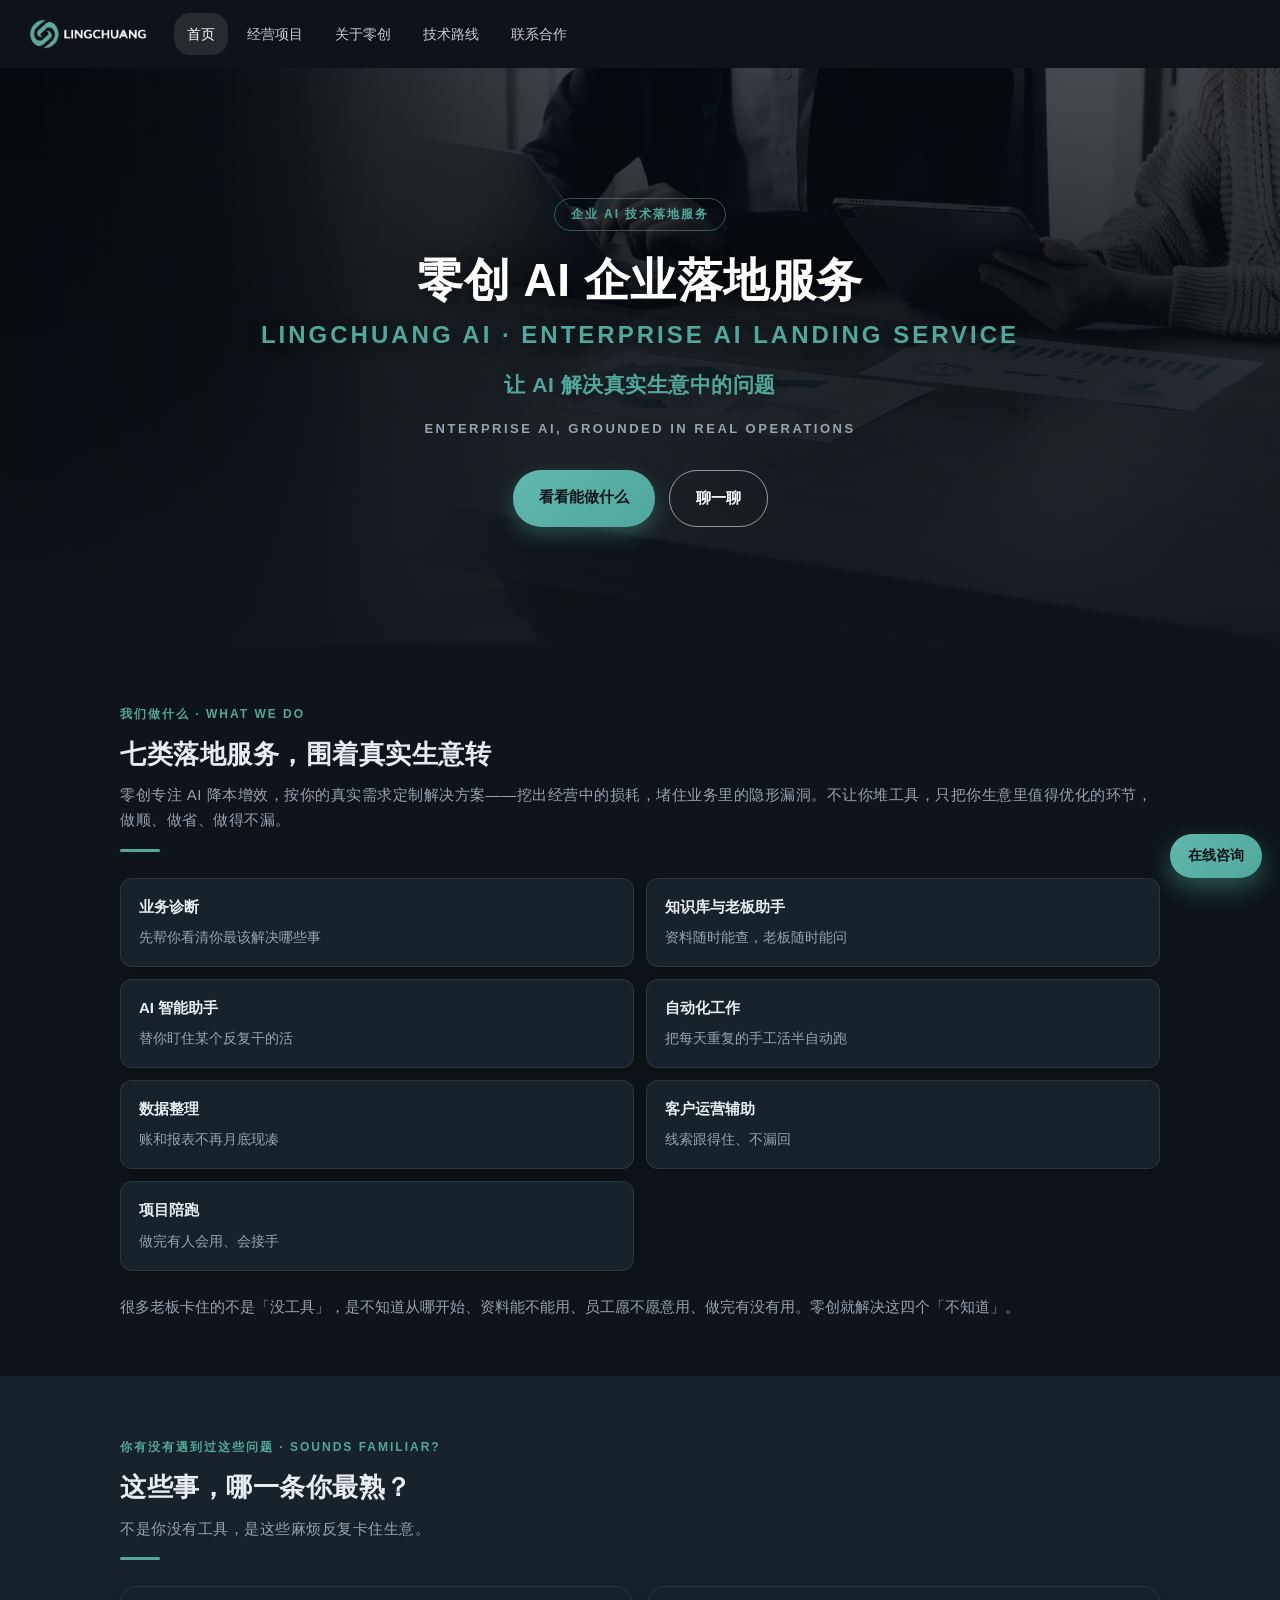
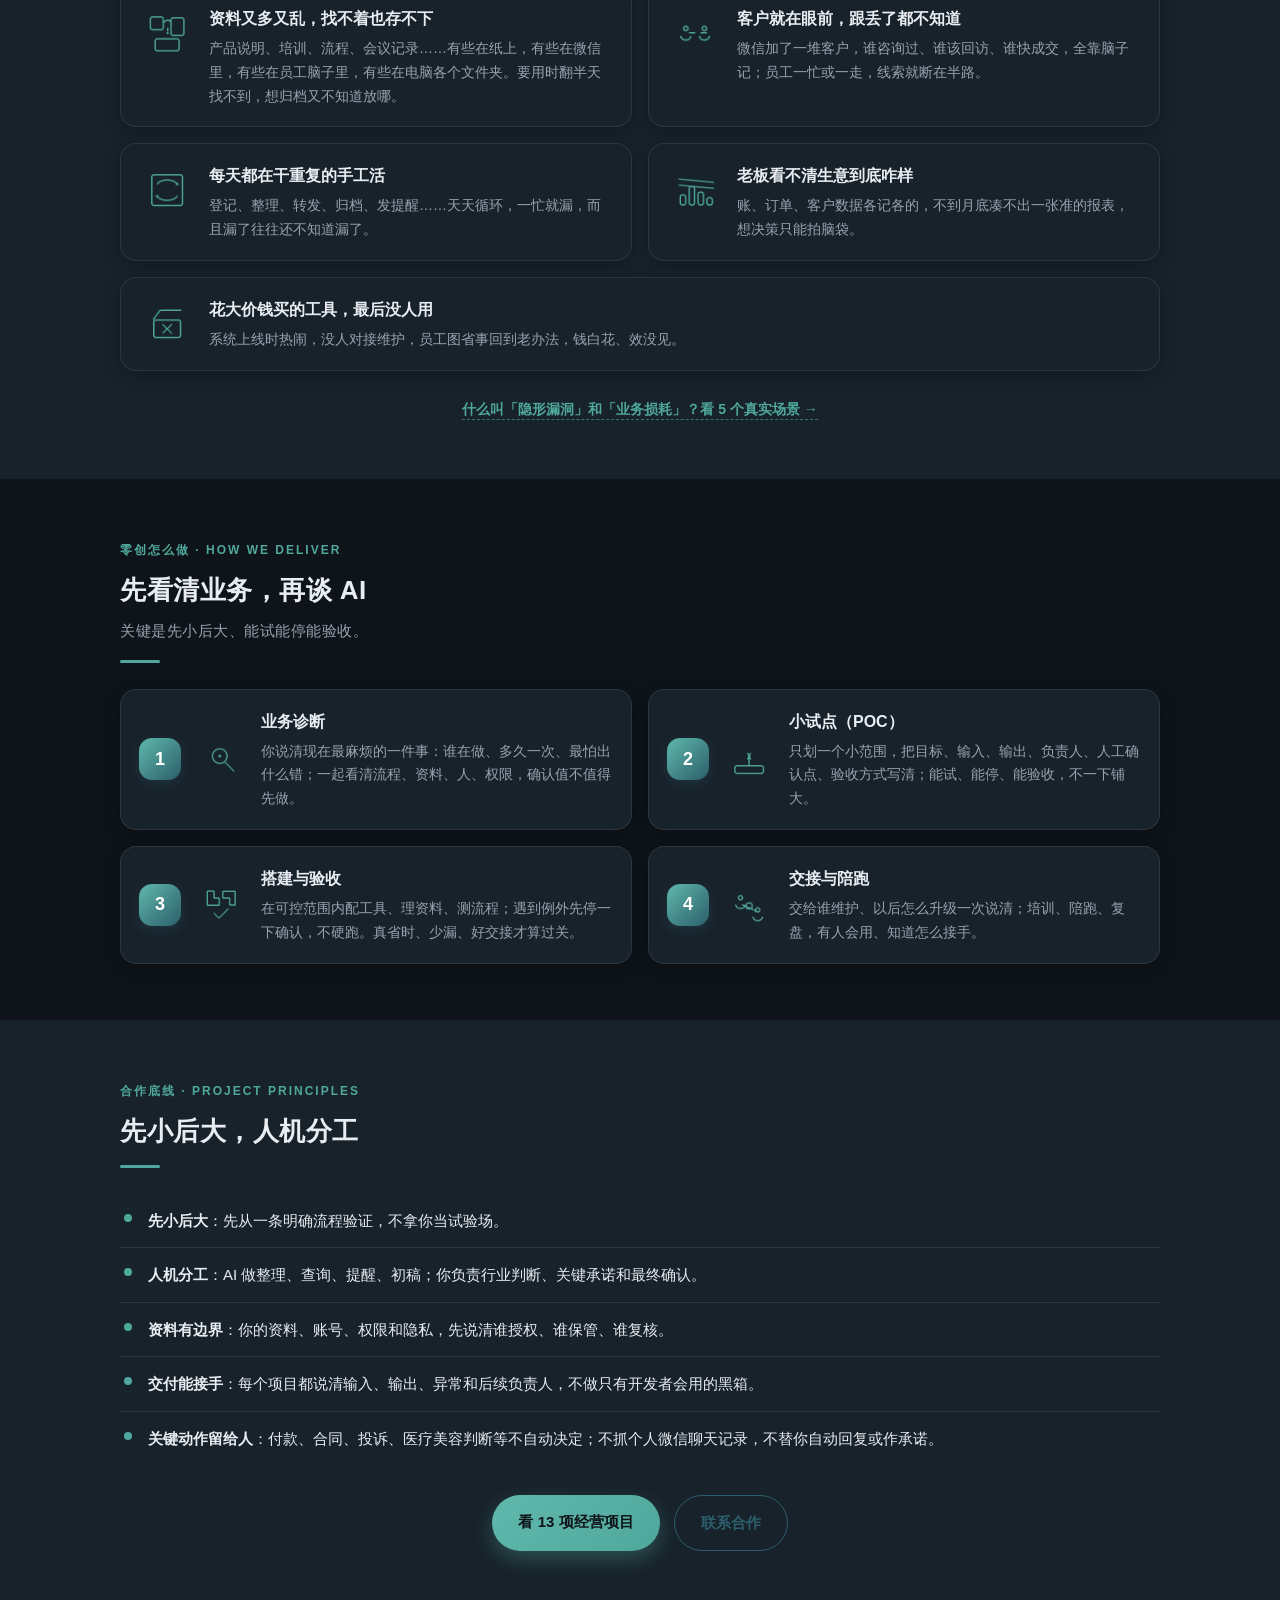
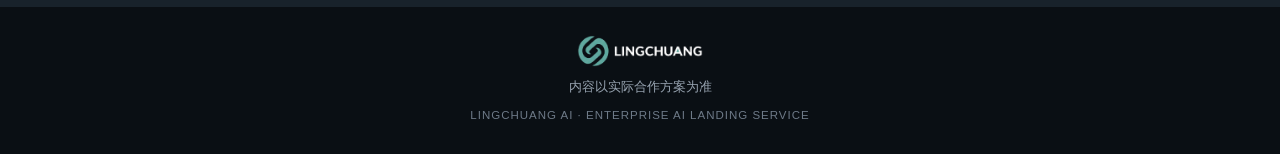
==== index.html @ 77841165 "零创官网 v3.0：星座图谱技术路线+合作底线+字体修复+联系页优化" ====
<!DOCTYPE html>
<html lang="zh-CN">
<head>
<meta charset="UTF-8">
<meta name="viewport" content="width=device-width, initial-scale=1.0">
<title>零创 AI 企业落地服务 · 企业 AI 落地</title>
<meta name="description" content="让 AI 解决真实生意中的问题。零创专注 AI 降本增效——挖出经营损耗、堵住隐形漏洞，不让你堆工具。业务诊断／知识库与老板助手／AI 智能助手／自动化工作／数据整理／客户运营辅助／项目陪跑。">
<link rel="stylesheet" href="style.css">
  <link rel="icon" href="assets/logo/logo-icon-darkbg.png">
</head>
<body>
<nav class="site-nav">
  <a class="brand" href="index.html"><img src="assets/logo/logo-white.png" alt="零创 AI 企业落地服务"></a>
  <a href="index.html" class="active">首页</a>
  <a href="services.html">经营项目</a>
  <a href="about.html">关于零创</a>
  <a href="tech.html">技术路线</a>
  <a href="contact.html">联系合作</a>
</nav>

<!-- hero -->
<section class="hero">
  <!-- 主视觉：桌面横幅 / 手机竖版双版本。小图 P0 交付后把两处 srcset 换成 hero-desktop.jpg / hero-mobile.jpg 即可 -->
  <picture class="hero-bg">
    <source media="(max-width:767px)" srcset="assets/hero-mobile.jpg">
    <img src="assets/hero-desktop.jpg" alt="" fetchpriority="high" decoding="async">
  </picture>
  <div class="hero-inner">
    <span class="badge">企业 AI 技术落地服务</span>
    <h1>零创 AI 企业落地服务</h1>
    <span class="hl-title-en">LingChuang AI · Enterprise AI Landing Service</span>
    <p class="hl-sub">让 AI 解决真实生意中的问题</p>
    <span class="hl-en">Enterprise AI, grounded in real operations</span>
    <div class="cta">
      <a class="btn btn-gold" href="services.html">看看能做什么</a>
      <a class="btn btn-line" href="contact.html">聊一聊</a>
    </div>
  </div>
</section>

<!-- 我们做啥 -->
<section class="section">
  <div class="container">
    <span class="eyebrow">我们做什么 · WHAT WE DO</span>
    <h2 class="h2">七类落地服务，围着真实生意转<span class="sub">零创专注 AI 降本增效，按你的真实需求定制解决方案——挖出经营中的损耗，堵住业务里的隐形漏洞。不让你堆工具，只把你生意里值得优化的环节，做顺、做省、做得不漏。</span></h2>
    <div class="rule"></div>
    <div class="whatwedo">
      <div class="wd"><b>业务诊断</b><span>先帮你看清你最该解决哪些事</span></div>
      <div class="wd"><b>知识库与老板助手</b><span>资料随时能查，老板随时能问</span></div>
      <div class="wd"><b>AI 智能助手</b><span>替你盯住某个反复干的活</span></div>
      <div class="wd"><b>自动化工作</b><span>把每天重复的手工活半自动跑</span></div>
      <div class="wd"><b>数据整理</b><span>账和报表不再月底现凑</span></div>
      <div class="wd"><b>客户运营辅助</b><span>线索跟得住、不漏回</span></div>
      <div class="wd"><b>项目陪跑</b><span>做完有人会用、会接手</span></div>
    </div>
    <p class="lead" style="margin-top:22px">很多老板卡住的不是「没工具」，是不知道从哪开始、资料能不能用、员工愿不愿意用、做完有没有用。零创就解决这四个「不知道」。</p>
  </div>
</section>

<!-- 痛点 -->
<section class="section alt">
  <div class="container">
    <span class="eyebrow">你有没有遇到过这些问题 · SOUNDS FAMILIAR?</span>
    <h2 class="h2">这些事，哪一条你最熟？<span class="sub">不是你没有工具，是这些麻烦反复卡住生意。</span></h2>
    <div class="rule"></div>
    <div class="grid grid-2">
      <div class="pain"><img loading="lazy" decoding="async" src="assets/ico-pain-01.png"><div><div class="t">资料又多又乱，找不着也存不下</div><div class="d">产品说明、培训、流程、会议记录……有些在纸上，有些在微信里，有些在员工脑子里，有些在电脑各个文件夹。要用时翻半天找不到，想归档又不知道放哪。</div></div></div>
      <div class="pain"><img loading="lazy" decoding="async" src="assets/ico-pain-02.png"><div><div class="t">客户就在眼前，跟丢了都不知道</div><div class="d">微信加了一堆客户，谁咨询过、谁该回访、谁快成交，全靠脑子记；员工一忙或一走，线索就断在半路。</div></div></div>
      <div class="pain"><img loading="lazy" decoding="async" src="assets/ico-pain-03.png"><div><div class="t">每天都在干重复的手工活</div><div class="d">登记、整理、转发、归档、发提醒……天天循环，一忙就漏，而且漏了往往还不知道漏了。</div></div></div>
      <div class="pain"><img loading="lazy" decoding="async" src="assets/ico-pain-04.png"><div><div class="t">老板看不清生意到底咋样</div><div class="d">账、订单、客户数据各记各的，不到月底凑不出一张准的报表，想决策只能拍脑袋。</div></div></div>
      <div class="pain" style="grid-column:1/-1"><img loading="lazy" decoding="async" src="assets/ico-pain-05.png"><div><div class="t">花大价钱买的工具，最后没人用</div><div class="d">系统上线时热闹，没人对接维护，员工图省事回到老办法，钱白花、效没见。</div></div></div>
    </div>
    <p class="hero-link" style="text-align:center;margin-top:24px"><a href="services.html#leak">什么叫「隐形漏洞」和「业务损耗」？看 5 个真实场景 →</a></p>
  </div>
</section>

<!-- 步骤 -->
<section class="section">
  <div class="container">
    <span class="eyebrow">零创怎么做 · HOW WE DELIVER</span>
    <h2 class="h2">先看清业务，再谈 AI<span class="sub">关键是先小后大、能试能停能验收。</span></h2>
    <div class="rule"></div>
    <div class="grid grid-2">
      <div class="step"><div class="no">1</div><img loading="lazy" decoding="async" src="assets/ico-step-01.png"><div><div class="t">业务诊断</div><div class="d">你说清现在最麻烦的一件事：谁在做、多久一次、最怕出什么错；一起看清流程、资料、人、权限，确认值不值得先做。</div></div></div>
      <div class="step"><div class="no">2</div><img loading="lazy" decoding="async" src="assets/ico-step-02.png"><div><div class="t">小试点（POC）</div><div class="d">只划一个小范围，把目标、输入、输出、负责人、人工确认点、验收方式写清；能试、能停、能验收，不一下铺大。</div></div></div>
      <div class="step"><div class="no">3</div><img loading="lazy" decoding="async" src="assets/ico-step-03.png"><div><div class="t">搭建与验收</div><div class="d">在可控范围内配工具、理资料、测流程；遇到例外先停一下确认，不硬跑。真省时、少漏、好交接才算过关。</div></div></div>
      <div class="step"><div class="no">4</div><img loading="lazy" decoding="async" src="assets/ico-step-04.png"><div><div class="t">交接与陪跑</div><div class="d">交给谁维护、以后怎么升级一次说清；培训、陪跑、复盘，有人会用、知道怎么接手。</div></div></div>
    </div>
  </div>
</section>

<!-- 合作底线 -->
<section class="section alt">
  <div class="container">
    <span class="eyebrow">合作底线 · PROJECT PRINCIPLES</span>
    <h2 class="h2">先小后大，人机分工</h2>
    <div class="rule"></div>
    <div class="boundary">
      <ul>
        <li><b>先小后大</b>：先从一条明确流程验证，不拿你当试验场。</li>
        <li><b>人机分工</b>：AI 做整理、查询、提醒、初稿；你负责行业判断、关键承诺和最终确认。</li>
        <li><b>资料有边界</b>：你的资料、账号、权限和隐私，先说清谁授权、谁保管、谁复核。</li>
        <li><b>交付能接手</b>：每个项目都说清输入、输出、异常和后续负责人，不做只有开发者会用的黑箱。</li>
        <li><b>关键动作留给人</b>：付款、合同、投诉、医疗美容判断等不自动决定；不抓个人微信聊天记录，不替你自动回复或作承诺。</li>
      </ul>
    </div>
    <div class="cta" style="margin-top:30px">
      <a class="btn btn-gold" href="services.html">看 13 项经营项目</a>
      <a class="btn btn-line" href="contact.html" style="border-color:var(--blue);color:var(--blue)">联系合作</a>
    </div>
  </div>
</section>

<footer class="site-foot">
  <p><img class="foot-logo" src="assets/logo/logo-white.png" alt="零创 AI 企业落地服务"></p>
  <p>内容以实际合作方案为准</p>
  <p class="foot-en">LingChuang AI · Enterprise AI Landing Service</p>
</footer>

<!-- 悬浮客服入口 -->
<button class="chat-fab" id="openChatBtn">在线咨询</button>

<!-- 客服挂件 (AppFlow/阿里云百炼) -->
<script src="https://o.alicdn.com/appflow/chatbot/v1/AppflowChatSDK.js"></script>
<script>
  window.APPFLOW_CHAT_SDK.init({
    integrateConfig: {
      integrateId: 'cit-01083cbaf1fa46d0a3d8',
      domain: { requestDomain: 'https://1179180491329380.appflow.aliyunnest.com' }
    }
  });
</script>
<div class="chat-mask" id="chatMask"></div>
<div class="chat-panel" id="chatPanel">
  <div class="bar"><span>零创 AI 在线助手</span><div class="x" id="chatClose">×</div></div>
  <iframe src="https://1179180491329380.appflow.aliyunnest.com/webhook/home/b271bff17b8977775b9dcb58c8df6db574f133b3588fff1a439ec6384c709ce7919f0ac040108968f5/index" width="100%" height="100%" frameborder="0"></iframe>
</div>
<script>
  (function(){
    var panel=document.getElementById('chatPanel'),mask=document.getElementById('chatMask'),btn=document.getElementById('openChatBtn'),x=document.getElementById('chatClose');
    function open(){panel.classList.add('open');mask.classList.add('open');}
    function close(){panel.classList.remove('open');mask.classList.remove('open');}
    if(btn){btn.addEventListener('click',function(e){e.preventDefault();open();});}
    x.addEventListener('click',close);
    mask.addEventListener('click',close);
  })();
</script>
</body>
</html>
---- style.css ----
:root{
  --bg:#0E1419; --card:#18222B; --soft:#1E2A35;
  --ink:#E8EDF2; --muted:#97A3B0; --line:rgba(255,255,255,.09);
  --accent:#4FA89B; --accent-2:#5FB8AB; --blue:#2C5E6B;
  --gold:var(--accent); --navy:#0E1419;
  --maxw:1080px;
}
*{box-sizing:border-box;margin:0;padding:0;-webkit-tap-highlight-color:transparent}
html{scroll-behavior:smooth}
body{
  font-family:-apple-system,BlinkMacSystemFont,"PingFang SC","Hiragino Sans GB","Source Han Sans SC","Noto Sans CJK SC","Microsoft YaHei",sans-serif;
  color:var(--ink);background:var(--bg);line-height:1.75;font-size:16px;-webkit-font-smoothing:antialiased;
}
img{display:block;max-width:100%;height:auto}
a{color:inherit;text-decoration:none}
h1,h2,h3,h4,.sans{font-family:-apple-system,BlinkMacSystemFont,"PingFang SC","Hiragino Sans GB","Microsoft YaHei",sans-serif}
.container{max-width:var(--maxw);margin:0 auto;padding:0 20px}

/* 导航 */
.site-nav{position:sticky;top:0;z-index:50;background:rgba(14,20,25,.94);backdrop-filter:blur(8px);color:#E8EDF2;display:flex;align-items:center;gap:6px;padding:10px 16px;overflow-x:auto;font-size:14px}
.site-nav .brand{font-weight:800;color:var(--accent);white-space:nowrap;margin-right:8px;letter-spacing:1px;font-size:16px}
.site-nav .brand img{height:30px;width:auto;display:block;vertical-align:middle}
.site-nav a{padding:9px 13px;border-radius:16px;white-space:nowrap;color:#C2CCD8;font-weight:500}
.site-nav a:hover,.site-nav a.active{background:rgba(255,255,255,.10);color:#fff}

/* 通用区块 */
.section{padding:56px 0}
.section.alt{background:var(--card)}
.eyebrow{display:inline-block;color:var(--accent);font-weight:700;font-size:12px;letter-spacing:2px;text-transform:uppercase;margin-bottom:12px}
.h2{font-size:26px;font-weight:800;color:var(--ink);line-height:1.35;letter-spacing:.5px}
.h2 .sub{display:block;font-family:-apple-system,BlinkMacSystemFont,"PingFang SC","Hiragino Sans GB","Source Han Sans SC",sans-serif;font-size:15px;font-weight:500;color:var(--muted);margin-top:10px;line-height:1.7}
.rule{width:40px;height:3px;background:var(--accent);border-radius:2px;margin:16px 0 26px}
.lead{color:var(--muted);font-size:15px;line-height:1.85}

/* hero：全幅背景图 + 遮罩压字（双版本响应式，小图 P0 交付 hero-desktop.jpg / hero-mobile.jpg） */
.hero{position:relative;isolation:isolate;overflow:hidden;background:#0E1419;color:#fff;padding:88px 20px 78px;text-align:center}
.hero-bg{position:absolute;inset:0;z-index:-2;display:block}
.hero-bg img{display:block;width:100%;height:100%;object-fit:cover;object-position:center 32%;margin:0;max-width:none;border:0;border-radius:0;box-shadow:none}
.hero::after{content:"";position:absolute;inset:0;z-index:-1;background:linear-gradient(180deg,rgba(8,12,18,.55) 0%,rgba(10,16,22,.72) 52%,rgba(14,20,25,.92) 100%)}
.hero-inner{position:relative;max-width:820px;margin:0 auto}
.hero .badge{display:inline-block;font-size:12px;letter-spacing:2px;color:var(--accent);border:1px solid rgba(79,168,155,.5);border-radius:20px;padding:5px 16px;margin-bottom:20px;font-weight:600}
.hero h1{font-size:34px;font-weight:800;letter-spacing:.5px;line-height:1.3;text-shadow:0 2px 18px rgba(0,0,0,.45)}
.hero .hl-sub{color:var(--accent);font-size:18px;font-weight:700;margin-top:14px;letter-spacing:.5px;line-height:1.6;text-shadow:0 2px 14px rgba(0,0,0,.4)}
.hero p{color:#AEBAC8;margin-top:18px;font-size:15px;line-height:1.85;max-width:680px;margin-left:auto;margin-right:auto}
@media(min-width:768px){
  .hero{padding:130px 32px 116px}
  .hero h1{font-size:46px}
  .hero .hl-sub{font-size:21px;margin-top:18px}
  .hero p{font-size:16px;margin-top:22px}
}
.cta{display:flex;gap:14px;justify-content:center;margin-top:30px;flex-wrap:wrap}
.btn{display:inline-block;padding:14px 26px;border-radius:28px;font-weight:700;font-size:15px;text-align:center;transition:.15s;cursor:pointer;border:none;font-family:inherit}
.btn-gold{background:linear-gradient(135deg,var(--accent-2),var(--accent));color:#0E1419;box-shadow:0 8px 20px rgba(79,168,155,.35)}
.btn-gold:hover{transform:translateY(-1px)}
.btn-line{background:transparent;border:1.5px solid rgba(255,255,255,.55);color:#fff}
.btn-line:hover{background:rgba(255,255,255,.12)}

/* chips */
.chips{display:flex;flex-wrap:wrap;gap:10px}
.chips span{padding:10px 16px;background:var(--soft);border:1px solid var(--line);border-radius:14px;font-size:14px;font-weight:600;color:var(--ink)}

/* 栅格 */
.grid{display:grid;gap:16px}
@media(min-width:768px){.grid-2{grid-template-columns:1fr 1fr}.grid-3{grid-template-columns:1fr 1fr 1fr}}

/* pain / step */
.pain{display:flex;gap:14px;align-items:flex-start;background:var(--card);border-radius:16px;padding:18px;border:1px solid var(--line);box-shadow:0 4px 16px rgba(0,0,0,.25)}
.pain img{width:56px;height:56px;object-fit:contain;border-radius:12px;flex:none}
.pain .t{font-weight:700;color:var(--ink);font-size:16px}
.pain .d{color:var(--muted);font-size:14px;margin-top:4px;line-height:1.7}
.step{display:flex;gap:14px;align-items:center;background:var(--card);border-radius:16px;padding:18px;border:1px solid var(--line);box-shadow:0 4px 16px rgba(0,0,0,.25)}
.step .no{width:42px;height:42px;border-radius:13px;background:linear-gradient(135deg,var(--accent-2),var(--blue));color:#fff;display:flex;align-items:center;justify-content:center;font-weight:800;font-size:18px;flex:none;box-shadow:0 4px 12px rgba(44,94,107,.3);font-family:sans-serif}
.step img{width:52px;height:52px;object-fit:contain;border-radius:12px;flex:none}
.step .t{font-weight:700;color:var(--ink);font-size:16px}
.step .d{color:var(--muted);font-size:14px;margin-top:4px;line-height:1.7}

/* services 分组 + 详情 */
.groups{display:grid;gap:14px;margin:8px 0 28px}
@media(min-width:768px){.groups{grid-template-columns:1fr 1fr}}
.navgroup{background:var(--card);border:1px solid var(--line);border-radius:16px;padding:20px;box-shadow:0 4px 16px rgba(0,0,0,.25)}
.navgroup h3{color:var(--ink);font-size:16px;margin-bottom:14px;font-weight:800;display:flex;align-items:center;gap:8px}
.navgroup h3 .dot{width:8px;height:8px;border-radius:50%;background:var(--accent)}
.navgroup .items{display:flex;flex-wrap:wrap;gap:9px}
.navgroup .items a{padding:9px 14px;background:var(--soft);border-radius:20px;font-size:14px;color:var(--ink);font-weight:500;border:1px solid transparent;transition:.15s}
.navgroup .items a:hover{background:var(--accent);color:#0E1419;border-color:var(--accent)}

.svc{background:var(--card);border:1px solid var(--line);border-radius:18px;padding:26px 22px;margin-bottom:18px;box-shadow:0 4px 16px rgba(0,0,0,.25);scroll-margin-top:64px}
.svc .top{display:flex;align-items:baseline;gap:12px}
.svc .idx{font-size:34px;font-weight:800;color:var(--accent);line-height:1;flex:none;font-family:sans-serif}
.svc h2{font-size:22px;font-weight:800;color:var(--ink);line-height:1.3;letter-spacing:.5px}
.svc .en{color:var(--muted);font-size:11px;letter-spacing:1.5px;margin:6px 0 18px;font-weight:500;text-transform:uppercase}
.block{display:flex;gap:12px;margin-bottom:14px;align-items:flex-start;background:var(--soft);border-radius:12px;padding:14px;border-left:4px solid var(--blue)}
.block .tag{flex:none;width:26px;height:26px;border-radius:8px;display:flex;align-items:center;justify-content:center;font-weight:800;color:#fff;font-size:14px;margin-top:1px;font-family:sans-serif}
.tagA{background:var(--blue)} .tagB{background:var(--accent)} .tagC{background:var(--navy)} .tagD{background:#8A97A4}
.block .bd{font-size:14px;line-height:1.75}
.block .bd b{display:block;font-size:13px;font-weight:700;margin-bottom:3px;letter-spacing:.3px}
.block.A{border-left-color:var(--blue)} .block.A .bd b{color:var(--blue)}
.block.B{background:rgba(79,168,155,.10);border-left-color:var(--accent);box-shadow:0 4px 14px rgba(79,168,155,.12)} .block.B .bd b{color:var(--accent)}
.block.C{border-left-color:var(--accent)} .block.C .bd b{color:var(--accent-2)}
.block.D{background:rgba(255,255,255,.04);border-left-color:#3A4654} .block.D .bd{color:var(--muted);font-size:13px}
.block.D .bd b{color:#9AA6B2}

/* 五大场景概览 */
.scenes{display:grid;gap:16px;margin-top:6px}
@media(min-width:560px){.scenes{grid-template-columns:1fr 1fr}}
@media(min-width:900px){.scenes{grid-template-columns:repeat(5,1fr)}}
.scene{background:var(--card);border:1px solid var(--line);border-radius:16px;overflow:hidden;box-shadow:0 4px 16px rgba(0,0,0,.25)}
.scene img{width:100%;height:160px;object-fit:cover;margin:0}
.scene figcaption{padding:14px 16px}
.scene figcaption b{display:block;color:var(--ink);font-size:15px;font-weight:800;margin-bottom:3px}
.scene figcaption span{color:var(--muted);font-size:13px;line-height:1.6}
.scene-ph{height:160px;display:flex;align-items:center;justify-content:center;background:linear-gradient(135deg,var(--soft),#1b2630)}
.scene-ph span{color:var(--muted);font-size:12px;letter-spacing:1.5px}

/* hero 内引导链接 */
.hero-link{margin-top:18px}
.hero-link a{color:var(--accent);font-size:14px;font-weight:600;border-bottom:1px dashed rgba(79,168,155,.6);padding-bottom:2px}

/* 隐形漏洞 */
.leaks{display:grid;gap:12px}
@media(min-width:768px){.leaks{grid-template-columns:1fr 1fr}}
.leak{position:relative;background:var(--card);border:1px solid var(--line);border-left:4px solid #C0504D;border-radius:12px;padding:16px 18px 16px 44px;font-size:15px;line-height:1.75;color:var(--ink);box-shadow:0 4px 14px rgba(0,0,0,.25)}
.leak:before{content:"漏";position:absolute;left:14px;top:16px;width:20px;height:20px;border-radius:6px;background:#C0504D;color:#fff;font-size:11px;font-weight:700;display:flex;align-items:center;justify-content:center;font-family:sans-serif}

/* 七类服务 */
.whatwedo{display:grid;gap:12px}
@media(min-width:768px){.whatwedo{grid-template-columns:1fr 1fr}}
.wd{background:var(--card);border:1px solid var(--line);border-radius:12px;padding:15px 18px;box-shadow:0 3px 12px rgba(0,0,0,.22)}
.wd b{display:block;color:var(--ink);font-size:15px;font-weight:800;margin-bottom:3px}
.wd span{color:var(--muted);font-size:14px;line-height:1.7}

/* 老板最关心 */
.ask-h{color:var(--ink);font-size:19px;font-weight:800;margin:34px 0 16px;padding-left:13px;border-left:4px solid var(--accent);line-height:1.4}
.ask-h:first-of-type{margin-top:0}
.ask-h span{display:block;font-size:13px;font-weight:500;color:var(--muted);margin-top:4px}
.prices{display:grid;gap:12px}
@media(min-width:768px){.prices{grid-template-columns:1fr 1fr}}
.price{background:var(--card);border:1px solid var(--line);border-radius:14px;padding:18px;box-shadow:0 4px 14px rgba(0,0,0,.25)}
.price .pt{color:var(--muted);font-size:13px;font-weight:600;letter-spacing:.5px}
.price .pv{color:var(--ink);font-size:22px;font-weight:800;margin:6px 0 8px;font-family:-apple-system,BlinkMacSystemFont,"PingFang SC",sans-serif}
.price .pd{color:var(--muted);font-size:13px;line-height:1.7}
.price.free{background:rgba(79,168,155,.10);border-color:rgba(79,168,155,.45)}
.price.free .pv{color:var(--accent)}
.pricenote{margin-top:14px;padding:13px 16px;background:var(--soft);border-radius:10px;color:var(--muted);font-size:13px;line-height:1.75;border-left:3px solid var(--blue)}
.asklist{display:grid;gap:10px}
@media(min-width:768px){.asklist{grid-template-columns:1fr 1fr}}
.ai{display:flex;justify-content:space-between;align-items:center;gap:12px;background:var(--card);border:1px solid var(--line);border-radius:11px;padding:14px 17px}
.ai b{color:var(--ink);font-size:15px;font-weight:700}
.ai span{color:var(--muted);font-size:14px;text-align:right}

/* boundary */
.boundary ul{margin:0;padding:0;list-style:none}
.boundary li{position:relative;padding:14px 0 14px 28px;color:var(--ink);font-size:15px;border-bottom:1px solid var(--line);line-height:1.7}
.boundary li:last-child{border-bottom:none}
.boundary li:before{content:"";position:absolute;left:4px;top:20px;width:8px;height:8px;border-radius:50%;background:var(--accent)}
.boundary li b{color:var(--ink)}

/* about 业务线 */
.lines{display:grid;gap:16px}
@media(min-width:768px){.lines{grid-template-columns:1fr 1fr 1fr}}
.line{background:var(--card);border:1px solid var(--line);border-radius:16px;padding:22px;box-shadow:0 4px 16px rgba(0,0,0,.25)}
.line img{width:64px;height:64px;object-fit:cover;border-radius:14px;margin-bottom:14px}
.line .tag{display:inline-block;font-size:12px;color:var(--accent);font-weight:700;letter-spacing:1px;margin-bottom:8px}
.line h3{color:var(--ink);font-size:18px;margin-bottom:8px;font-weight:800}
.line p{color:var(--muted);font-size:14px;line-height:1.75}
.about-lead{max-width:760px;margin:0 auto;color:var(--muted);font-size:16px;line-height:1.9}

/* contact 页 */
.contact{position:relative;isolation:isolate;overflow:hidden;background:linear-gradient(165deg,#0B1116,#162330);color:#fff;padding:64px 20px}
.contact::after{content:"";position:absolute;inset:0;z-index:-1;background:linear-gradient(180deg,rgba(8,12,18,.72) 0%,rgba(10,16,22,.82) 50%,rgba(11,17,22,.94) 100%)}
.contact .hero-bg{position:absolute;inset:0;z-index:-2;display:block}
.contact .hero-bg img{display:block;width:100%;height:100%;object-fit:cover;object-position:center;margin:0;max-width:none;border:0;border-radius:0;box-shadow:none}
.contact .hero-inner{position:relative;max-width:820px;margin:0 auto}
.contact .eyebrow{color:var(--accent)}
.contact h1{font-size:30px;font-weight:800;line-height:1.35;margin-bottom:10px}
.contact .sub{color:#AEBAC8;font-size:16px;margin-bottom:28px}
.contact .row{max-width:420px;margin:0 auto 8px}
.contact .row .item{background:rgba(255,255,255,.06);padding:14px 18px;border-radius:12px;font-size:15px;border:1px solid rgba(255,255,255,.1);margin-bottom:10px;display:flex;gap:10px;align-items:center}
.contact .row b{color:var(--accent);font-weight:700;min-width:72px}
.contact .row a{color:#fff}
.contact .formbtns{display:flex;flex-direction:column;gap:14px;max-width:320px;margin:24px auto}
.contact .aidiag{display:block;padding:16px 22px;border-radius:30px;background:linear-gradient(135deg,var(--accent-2),var(--accent));color:#0E1419;font-weight:800;font-size:16px;text-align:center;box-shadow:0 10px 26px rgba(79,168,155,.4)}
.contact .aidiag2{display:block;padding:16px 22px;border-radius:30px;text-align:center;background:linear-gradient(135deg,#2E8B57,#1F6B43);color:#fff;font-weight:800;font-size:16px;box-shadow:0 10px 26px rgba(46,139,87,.35)}
.contact .wip{color:#8A97A4}

/* 报价逻辑（contact 内，不公开数字） */
.contact .quote{border:1px solid rgba(255,255,255,.12);border-radius:14px;padding:18px 20px;margin:24px auto 0;max-width:480px;background:rgba(255,255,255,.05);text-align:left}
.contact .quote .qt{color:var(--accent);font-weight:700;font-size:14px;margin-bottom:14px;letter-spacing:.3px;text-align:center}
.contact .quote ul{margin:0;padding:0;list-style:none}
.contact .quote li{position:relative;padding:11px 0 11px 26px;color:#C7D0DA;font-size:14px;line-height:1.8;border-bottom:1px solid rgba(255,255,255,.1)}
.contact .quote li:last-child{border-bottom:none}
.contact .quote li:before{content:"";position:absolute;left:4px;top:17px;width:8px;height:8px;border-radius:50%;background:var(--accent)}
.contact .quote li b{color:#fff}
.contact .quote .qn{margin-top:14px;color:#8A97A4;font-size:12.5px;line-height:1.7}
.contact .quote .qn a{color:var(--accent);font-weight:600;white-space:nowrap}
.contact .lead{color:#AEBAC8;font-size:18px;max-width:680px;margin:24px auto 0;text-align:left;line-height:1.9}

/* 微信二维码 */
.wx-qr{max-width:188px;margin:22px auto 0;background:rgba(255,255,255,.08);border:1px solid rgba(255,255,255,.18);border-radius:14px;padding:14px;text-align:center}
.wx-qr img{width:158px;height:158px;object-fit:cover;border-radius:8px;margin:0 auto;background:#fff;padding:7px;box-shadow:0 6px 16px rgba(0,0,0,.3)}
.wx-qr .cap{color:#AEBAC8;font-size:13px;margin-top:10px}

/* footer */
.site-foot{padding:28px 20px;text-align:center;color:var(--muted);font-size:13px;background:#0A0F14;line-height:1.8}
.site-foot .foot-logo{height:32px;width:auto;opacity:1;margin:0 auto 8px;display:block}
/* 英文点缀（提升高级感，与中文主体呼应） */
.hl-en{display:block;color:var(--muted);font-size:13px;letter-spacing:2.5px;text-transform:uppercase;font-weight:600;margin-top:16px;font-family:-apple-system,BlinkMacSystemFont,"PingFang SC",sans-serif}
.hl-title-en{display:block;color:var(--accent);font-size:24px;letter-spacing:3px;text-transform:uppercase;font-weight:700;margin-top:8px;line-height:1.3;text-shadow:0 2px 14px rgba(0,0,0,.4);font-family:-apple-system,BlinkMacSystemFont,"PingFang SC",sans-serif}
.scene figcaption .en{display:block;color:var(--accent);font-size:11px;letter-spacing:1.5px;text-transform:uppercase;font-weight:600;margin-top:6px}
.foot-en{color:#6E7A88;font-size:11.5px;letter-spacing:1px;margin-top:6px;text-transform:uppercase}
.mini-en{display:inline-block;color:var(--muted);font-size:11px;letter-spacing:1px;text-transform:uppercase;margin-left:8px;font-weight:500;vertical-align:middle}

/* 场景卡占位（小图配图未到时使用，图到即换 <img>） */


/* 行业细分子项目库 */
.ind-group{margin-bottom:28px}
.ind-group h3{color:var(--ink);font-size:17px;font-weight:800;margin-bottom:14px}
.ind-items{display:grid;gap:12px}
@media(min-width:560px){.ind-items{grid-template-columns:1fr 1fr}}
@media(min-width:900px){.ind-items{grid-template-columns:repeat(3,1fr)}}
.ind-item{position:relative;background:var(--card);border:1px solid var(--line);border-radius:14px;padding:16px 18px 16px}
.ind-item b{display:block;color:var(--ink);font-size:15px;font-weight:700;margin-bottom:5px;padding-right:34px}
.ind-item span{display:block;color:var(--muted);font-size:13.5px;line-height:1.7}
.ind-item i{position:absolute;top:14px;right:14px;width:22px;height:22px;border-radius:7px;display:flex;align-items:center;justify-content:center;font-style:normal;font-size:11px;font-weight:800;color:#fff;font-family:-apple-system,BlinkMacSystemFont,"PingFang SC",sans-serif}
.cat-A{background:var(--blue)} .cat-B{background:var(--accent)} .cat-C{background:var(--navy)} .cat-D{background:#8A97A4}

/* 服务导航子项（行业细分 chip） */
.navgroup .items a.sub-item{background:transparent;border:1px dashed var(--line);color:var(--muted);font-weight:500}
.navgroup .items a.sub-item:hover{background:rgba(255,255,255,.06);color:var(--ink);border-color:var(--accent)}


/* 悬浮客服入口 */
.chat-fab{position:fixed;right:18px;bottom:22px;z-index:9000;display:flex;align-items:center;gap:8px;padding:13px 18px;border-radius:30px;background:linear-gradient(135deg,var(--accent-2),var(--accent));color:#0E1419;font-weight:800;font-size:14px;box-shadow:0 10px 26px rgba(79,168,155,.45);cursor:pointer;border:none;font-family:inherit}
.chat-fab:active{transform:translateY(1px)}

/* 客服全屏弹层 */
.chat-mask{position:fixed;inset:0;z-index:9998;background:rgba(0,0,0,.55);display:none}
.chat-mask.open{display:block}
.chat-panel{position:fixed;inset:0;z-index:9999;background:#fff;display:none;flex-direction:column}
.chat-panel.open{display:flex}
.chat-panel .bar{height:50px;flex:none;display:flex;align-items:center;justify-content:space-between;padding:0 14px;background:#0E1419;color:#fff;font-weight:700;font-size:15px}
.chat-panel .bar .x{width:34px;height:34px;border-radius:50%;display:flex;align-items:center;justify-content:center;font-size:20px;background:rgba(255,255,255,.16);color:#fff}
.chat-panel iframe{flex:1;width:100%;height:100%;border:0;background:#fff}
/* 隐藏 AppFlow 默认悬浮球（保留自定义「在线咨询」入口） */
#appflow-chat-container{display:none!important}

/* tech 页 技术路线/交付标准/数据安全 */
.tech-pts{margin:0;padding:0;list-style:none}
.tech-pts li{position:relative;padding:15px 0 15px 30px;color:var(--ink);font-size:15px;line-height:1.85;border-bottom:1px solid var(--line)}
.tech-pts li:last-child{border-bottom:none}
.tech-pts li:before{content:"";position:absolute;left:4px;top:21px;width:9px;height:9px;border-radius:50%;background:var(--accent)}
.tech-pts li b{color:var(--ink)}
.compare{display:grid;gap:14px;margin-top:6px}
@media(min-width:768px){.compare{grid-template-columns:1fr 1fr 1fr}}
.cmp{background:var(--card);border:1px solid var(--line);border-radius:16px;padding:22px;box-shadow:0 4px 16px rgba(0,0,0,.25)}
.cmp h3{color:var(--ink);font-size:16px;font-weight:800;margin-bottom:10px;padding-bottom:10px;border-bottom:1px solid var(--line)}
.cmp p{color:var(--muted);font-size:14px;line-height:1.75}
.cmp.us{background:rgba(79,168,155,.10);border-color:rgba(79,168,155,.5);box-shadow:0 6px 18px rgba(79,168,155,.18)}
.cmp.us h3{color:var(--accent)}

/* tech 结构图 */
.tech-diagram{display:block;width:100%;max-width:880px;height:auto;margin:8px auto 30px;border:1px solid var(--line);border-radius:14px;background:var(--card);padding:14px;box-shadow:0 6px 20px rgba(0,0,0,.28)}

/* 模态弹层（大单项点开看小弹出项） */
.modal-mask{position:fixed;inset:0;z-index:9800;background:rgba(4,8,12,.66);backdrop-filter:blur(2px);display:none;align-items:center;justify-content:center;padding:20px}
.modal-mask.open{display:flex}
.modal{background:var(--card);border:1px solid var(--line);border-radius:18px;max-width:600px;width:100%;max-height:86vh;overflow:auto;padding:30px 28px 26px;position:relative;box-shadow:0 24px 60px rgba(0,0,0,.5)}
.modal .x{position:absolute;top:14px;right:16px;width:34px;height:34px;border-radius:50%;background:rgba(255,255,255,.08);color:var(--ink);display:flex;align-items:center;justify-content:center;font-size:22px;cursor:pointer;font-family:sans-serif;line-height:1}
.modal .x:hover{background:rgba(255,255,255,.18)}
.modal h3{font-size:21px;font-weight:800;color:var(--ink);line-height:1.35;padding-right:36px;letter-spacing:.5px}
.modal .en{color:var(--muted);font-size:11px;letter-spacing:1.5px;text-transform:uppercase;margin:6px 0 18px}
.m-block{display:flex;gap:12px;margin-bottom:13px;align-items:flex-start;background:var(--soft);border-radius:12px;padding:14px;border-left:4px solid var(--blue)}
.m-tag{flex:none;width:26px;height:26px;border-radius:8px;display:flex;align-items:center;justify-content:center;font-weight:800;color:#fff;font-size:14px;font-family:sans-serif}
.m-bd{flex:1;min-width:0}
.m-bd b{display:block;font-size:13px;font-weight:700;margin-bottom:4px;letter-spacing:.3px;color:var(--ink)}
.m-bd p{font-size:14px;line-height:1.75;color:var(--ink)}
.m-cat{flex:none;width:24px;height:24px;border-radius:7px;display:flex;align-items:center;justify-content:center;font-style:normal;font-size:11px;font-weight:800;color:#fff;font-family:sans-serif}

/* 行业卡（大单项，点开弹细分） */
.ind-cards{display:grid;gap:14px;margin-top:6px}
@media(min-width:560px){.ind-cards{grid-template-columns:1fr 1fr}}
@media(min-width:900px){.ind-cards{grid-template-columns:repeat(4,1fr)}}
.ind-card{display:flex;flex-direction:column;align-items:flex-start;gap:4px;background:var(--card);border:1px solid var(--line);border-radius:16px;padding:18px;box-shadow:0 4px 16px rgba(0,0,0,.25);cursor:pointer;text-align:left;transition:.15s;font-family:inherit;color:inherit;width:100%}
.ind-card:hover{transform:translateY(-2px);border-color:rgba(79,168,155,.5)}
.ind-card .ic{font-size:26px;line-height:1}
.ind-card b{color:var(--ink);font-size:16px;font-weight:800;margin-top:4px}
.ind-card .cn{color:var(--accent);font-size:13px;font-weight:600}

/* 星状散射布局（中心标题 + 10卡片不规则围绕 + SVG连线 + hover放大） */
.star-map{position:relative;width:100%;height:760px;margin-top:20px}
@media(max-width:767px){.star-map{height:auto;min-height:auto;padding:0}}
.star-svg{position:absolute;inset:0;width:100%;height:100%;pointer-events:none;z-index:1}
.star-svg line{stroke:rgba(79,168,155,.12);stroke-width:1;transition:stroke .25s,stroke-width .25s}
.star-svg line.active{stroke:var(--accent);stroke-width:1.5;opacity:.7}
.star-hub{position:absolute;top:50%;left:50%;transform:translate(-50%,-50%);z-index:10;text-align:center;pointer-events:none}
.star-hub .sh-dot{width:16px;height:16px;border-radius:50%;background:var(--accent);margin:0 auto;box-shadow:0 0 24px rgba(79,168,155,.5),0 0 8px rgba(79,168,155,.8)}
.star-hub .sh-title{font-size:16px;font-weight:800;color:var(--accent);letter-spacing:1px;margin-top:12px;line-height:1.3;text-shadow:0 0 16px rgba(79,168,155,.25)}
.star-hub .sh-en{font-size:9px;color:var(--muted);letter-spacing:2px;margin-top:4px;text-transform:uppercase}
.star-sat{position:absolute;z-index:5;cursor:default;outline:none;display:flex;flex-direction:column;align-items:center;transition:transform .2s}
.star-sat:hover,.star-sat:focus-within,.star-sat.open{z-index:20}
.star-sat .ss-dot{width:10px;height:10px;border-radius:50%;background:rgba(79,168,155,.35);border:1.5px solid rgba(79,168,155,.5);transition:all .2s;flex:none}
.star-sat:hover .ss-dot,.star-sat:focus-within .ss-dot,.star-sat.open .ss-dot{width:14px;height:14px;background:var(--accent);border-color:var(--accent);box-shadow:0 0 16px rgba(79,168,155,.5)}
.star-sat .ss-t{font-size:18px;font-weight:600;color:var(--muted);margin-top:8px;white-space:nowrap;transition:color .2s}
.star-sat:hover .ss-t,.star-sat:focus-within .ss-t,.star-sat.open .ss-t{color:var(--accent)}
.star-sat .ss-body{position:absolute;z-index:30;background:var(--card);border:1px solid rgba(79,168,155,.35);border-radius:12px;padding:14px 16px;box-shadow:0 14px 36px rgba(0,0,0,.5);color:var(--ink);font-size:13px;line-height:1.75;display:none;width:220px;white-space:normal}
.star-sat:hover .ss-body,.star-sat:focus-within .ss-body,.star-sat.open .ss-body{display:block}
@media(max-width:767px){
  .star-map{height:auto;display:flex;flex-direction:column;gap:14px;align-items:center;padding:20px 0}
  .star-svg{display:none}
  .star-hub{position:relative;top:auto;left:auto;transform:none;margin-bottom:10px}
  .star-sat{position:relative;top:auto!important;left:auto!important;transform:none!important;flex-direction:row;gap:10px;width:90%}
  .star-sat .ss-t{margin-top:0}
  .star-sat .ss-body{position:relative;left:auto!important;width:100%;margin-top:8px}
}

/* 标题 + 悬浮弹出（鼠标到位自动弹出，不必点击；触摸点击兜底） */
.pops{display:grid;gap:12px;margin-top:6px}
@media(min-width:768px){.pops{grid-template-columns:1fr 1fr}}
.pop{position:relative;background:var(--card);border:1px solid var(--line);border-radius:14px;padding:16px 18px;cursor:default;transition:.15s;outline:none}
.pop:hover,.pop:focus-within,.pop.open{background:rgba(79,168,155,.08);border-color:rgba(79,168,155,.45)}
.pop .pt{font-size:17px;font-weight:800;color:var(--ink);display:block}
.pop .pt:after{content:"悬浮查看 ›";font-size:12px;font-weight:600;color:var(--accent);margin-left:10px;letter-spacing:.5px;font-family:sans-serif}
.pop .pop-body{position:absolute;top:calc(100% + 10px);left:0;right:0;z-index:60;background:var(--card);border:1px solid rgba(79,168,155,.4);border-radius:14px;padding:16px 18px;box-shadow:0 16px 40px rgba(0,0,0,.45);color:var(--ink);font-size:15px;line-height:1.8;display:none}
.pop:hover .pop-body,.pop:focus-within .pop-body,.pop.open .pop-body{display:block}
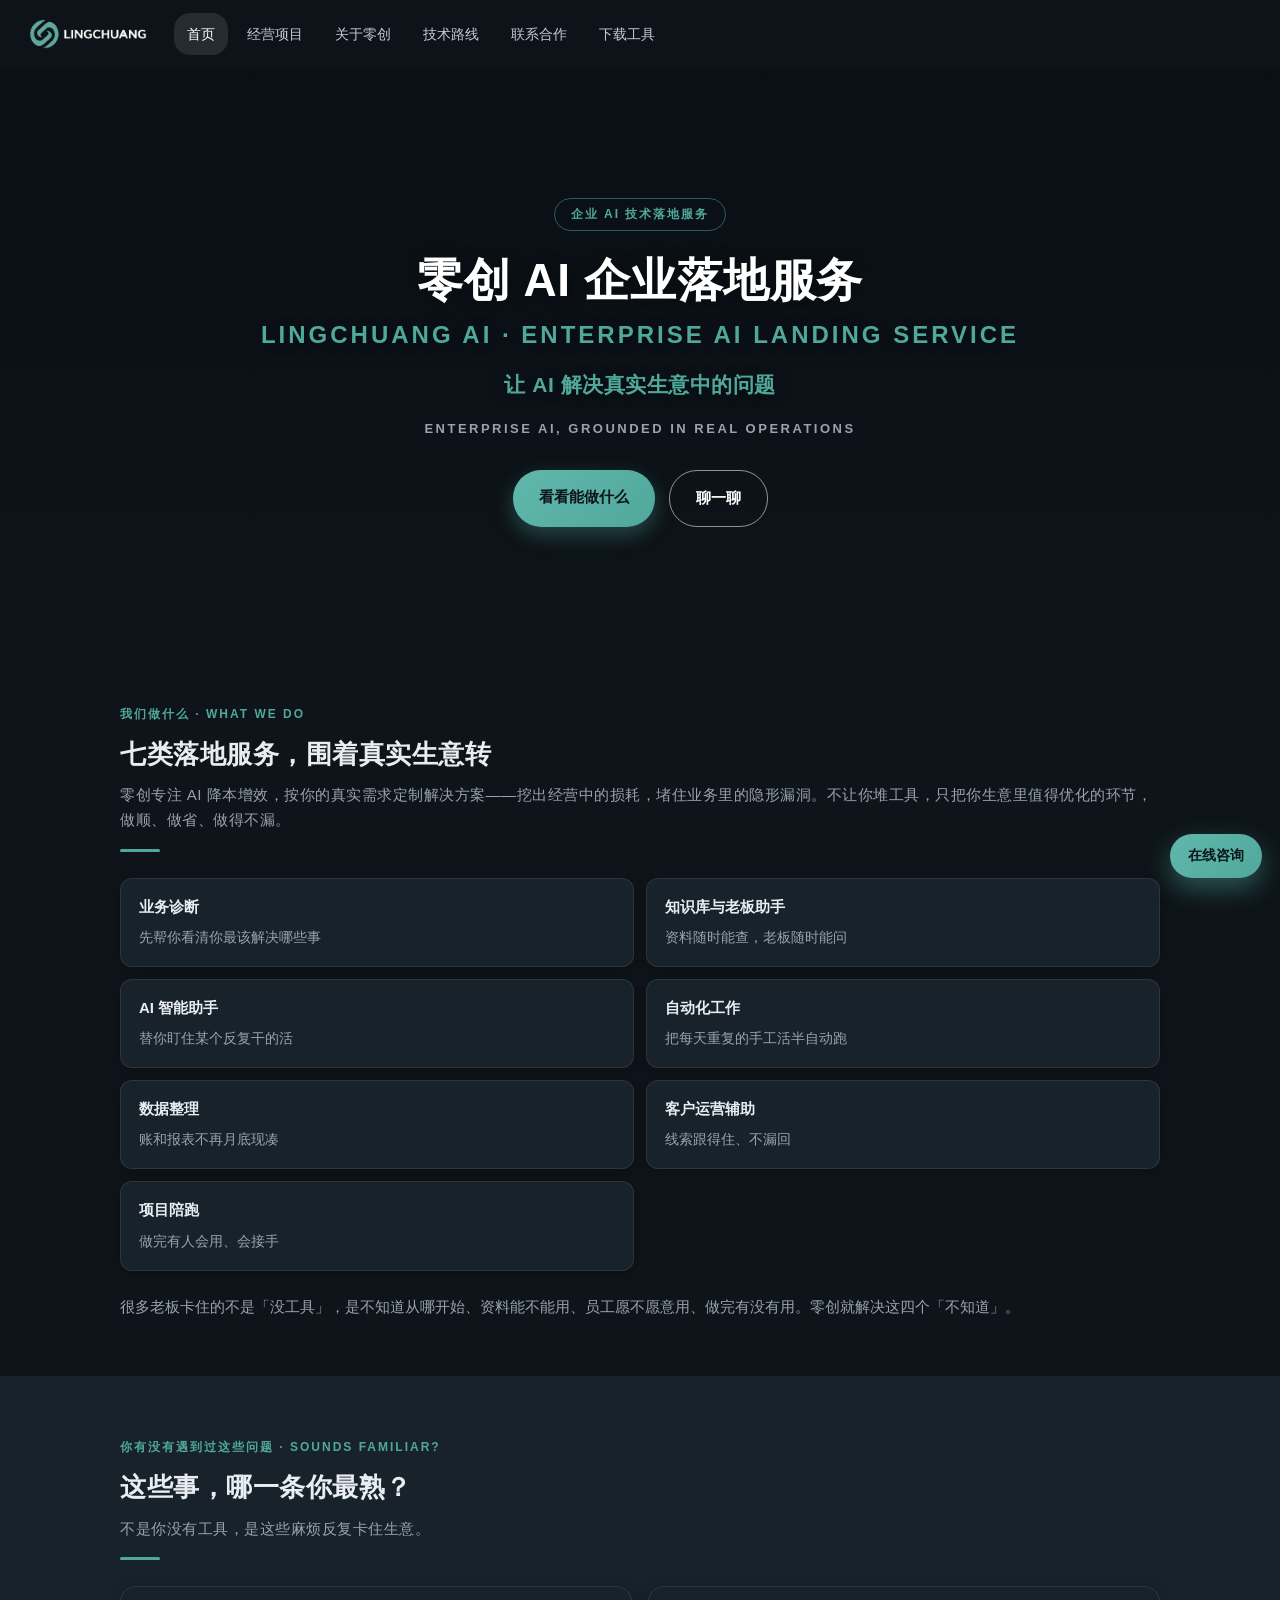
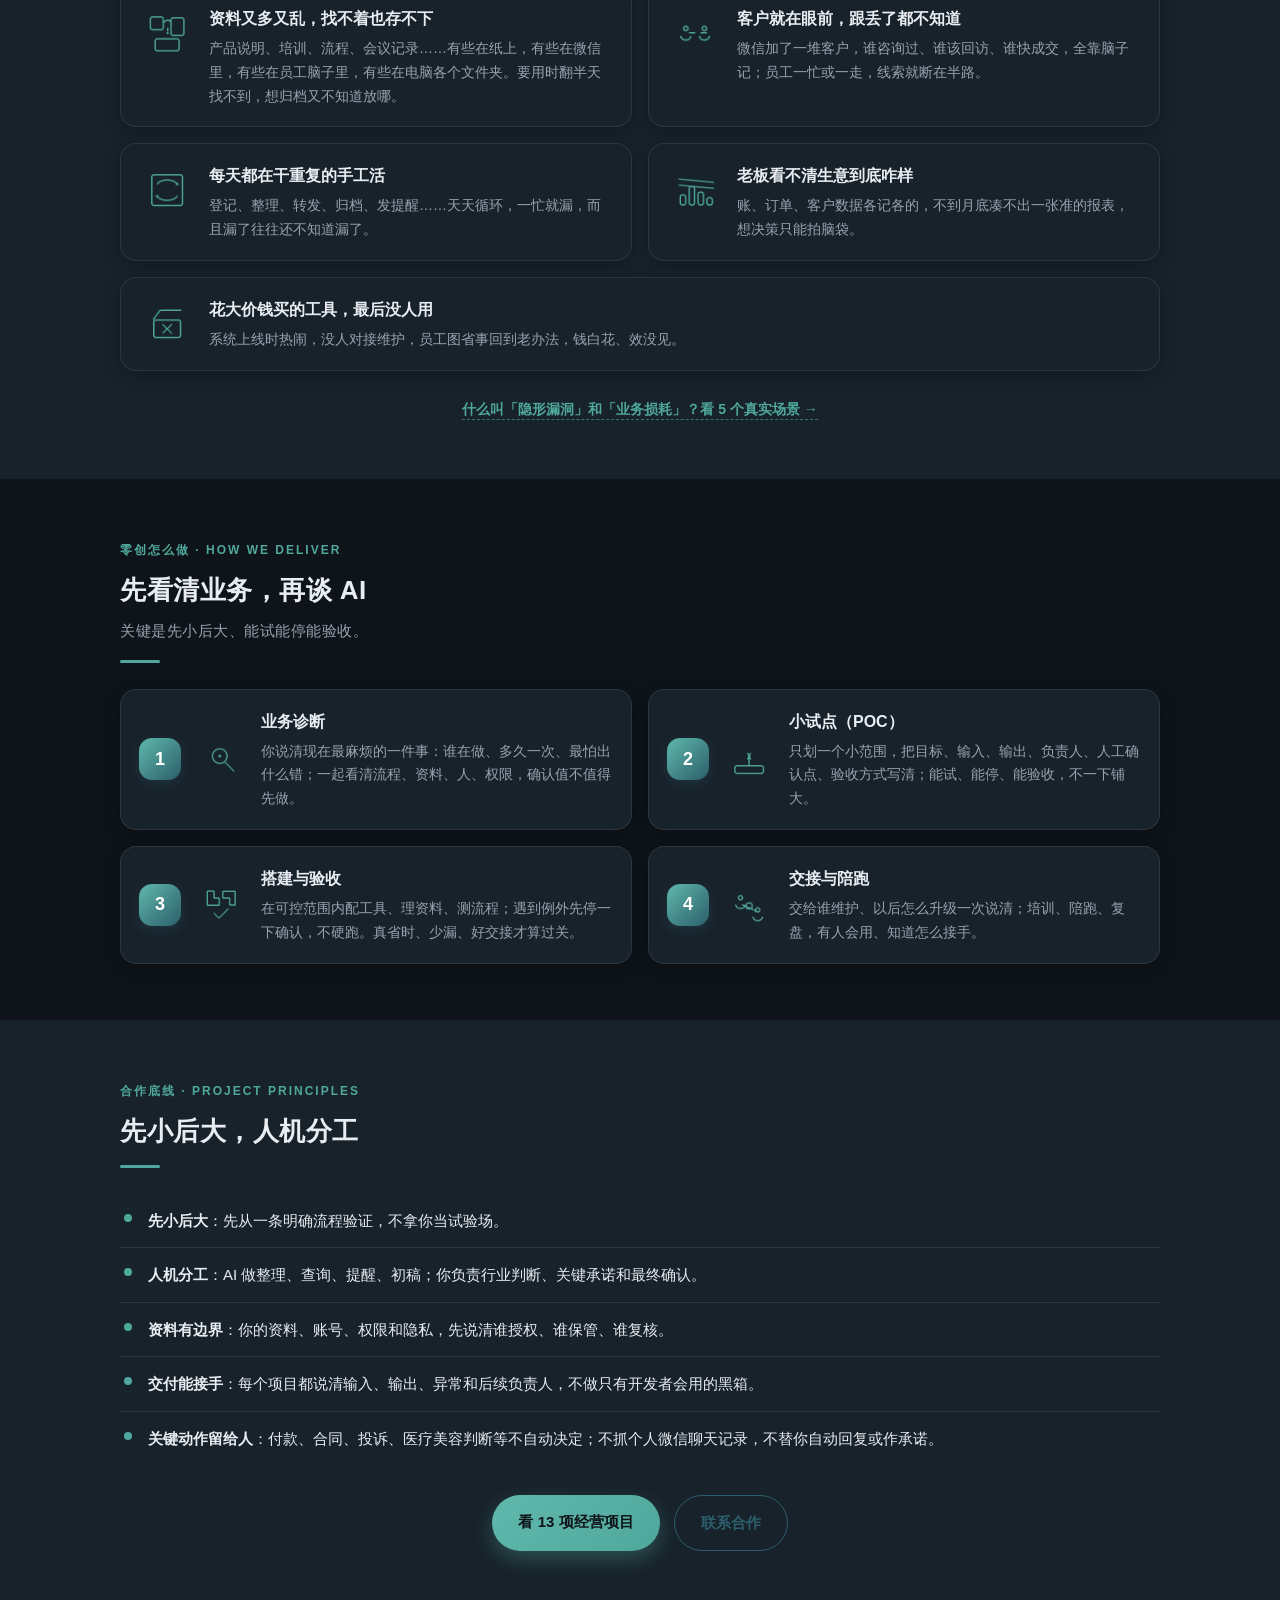
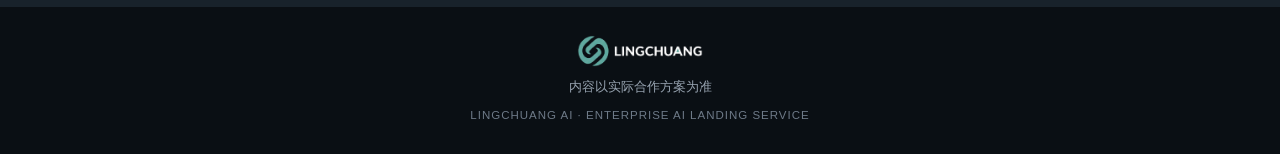
==== commit a386a8b2: "新增下载工具页 downloads.html（转写器 v0.2.28 + 一键部署 v0.1.0），全站导航加入口" ====
--- a/index.html
+++ b/index.html
@@ -16,6 +16,7 @@
   <a href="about.html">关于零创</a>
   <a href="tech.html">技术路线</a>
   <a href="contact.html">联系合作</a>
+  <a href="downloads.html">下载工具</a>
 </nav>
 
 <!-- hero -->
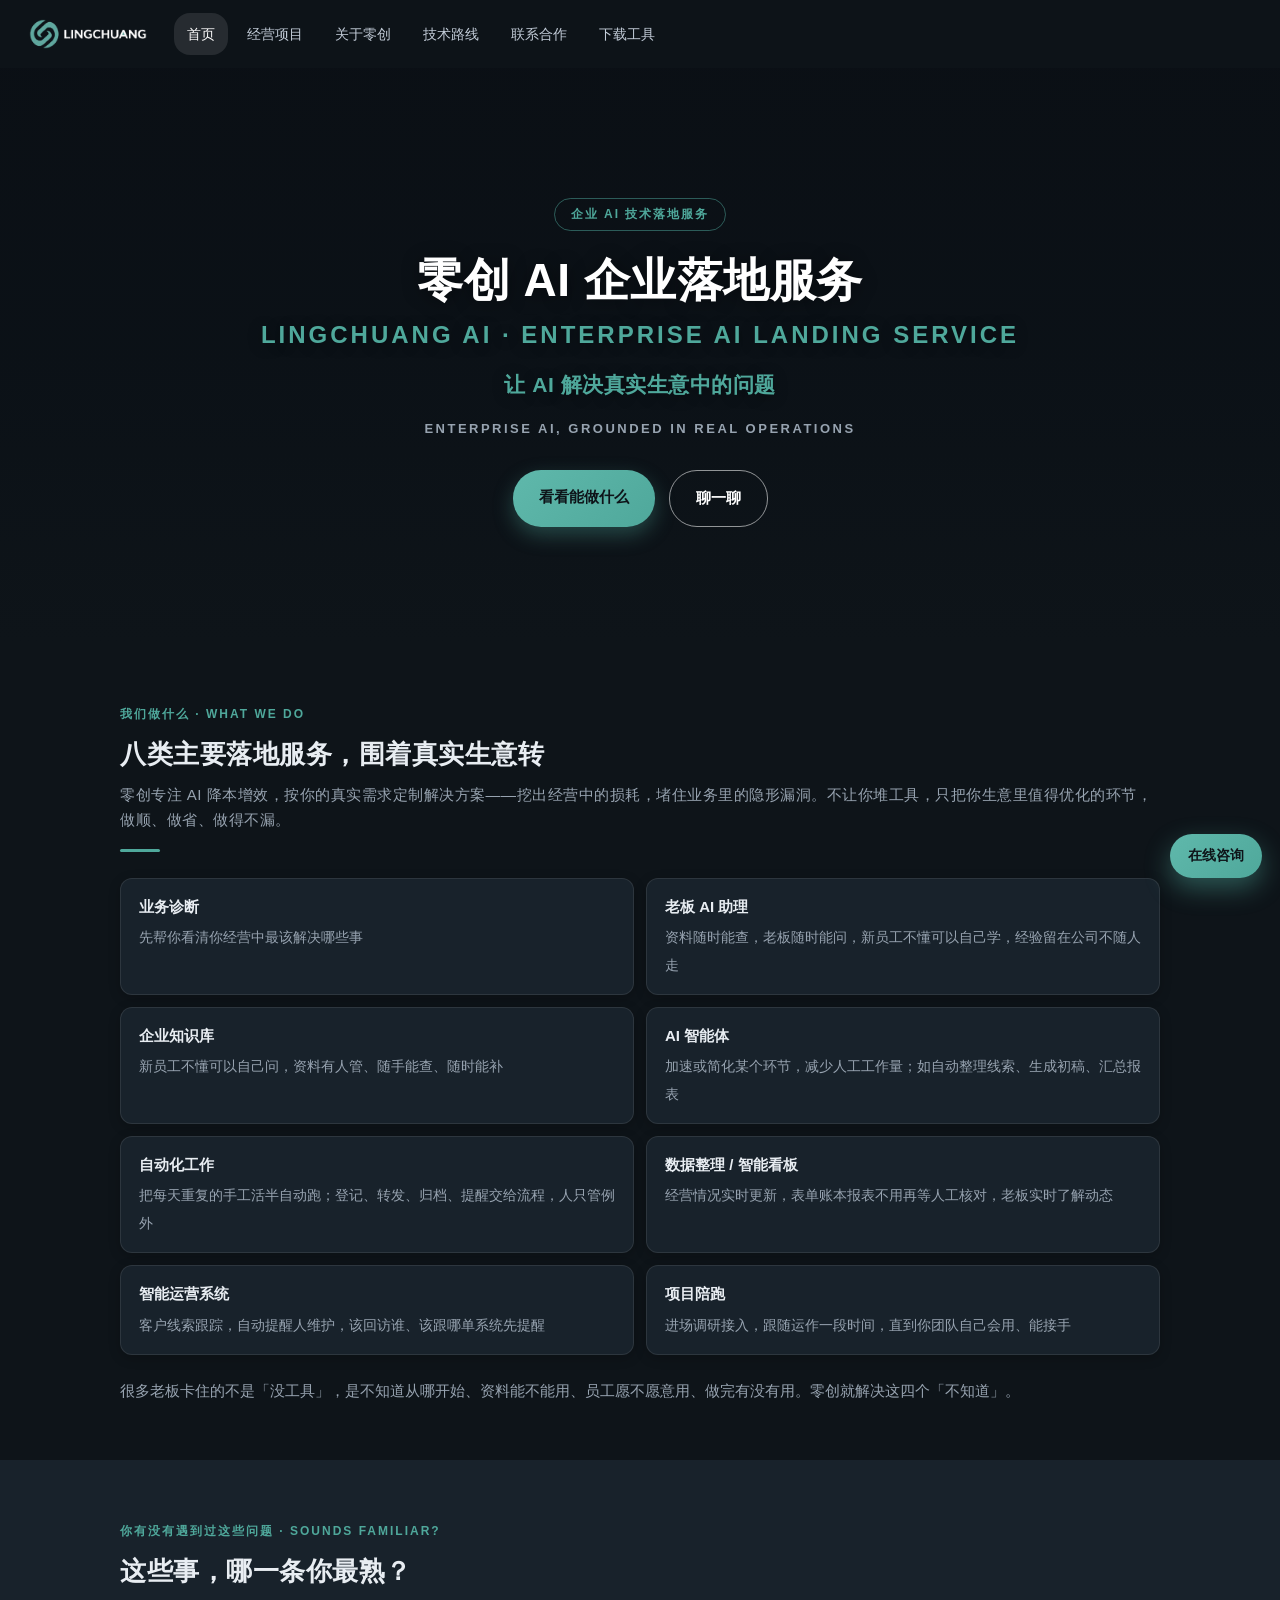
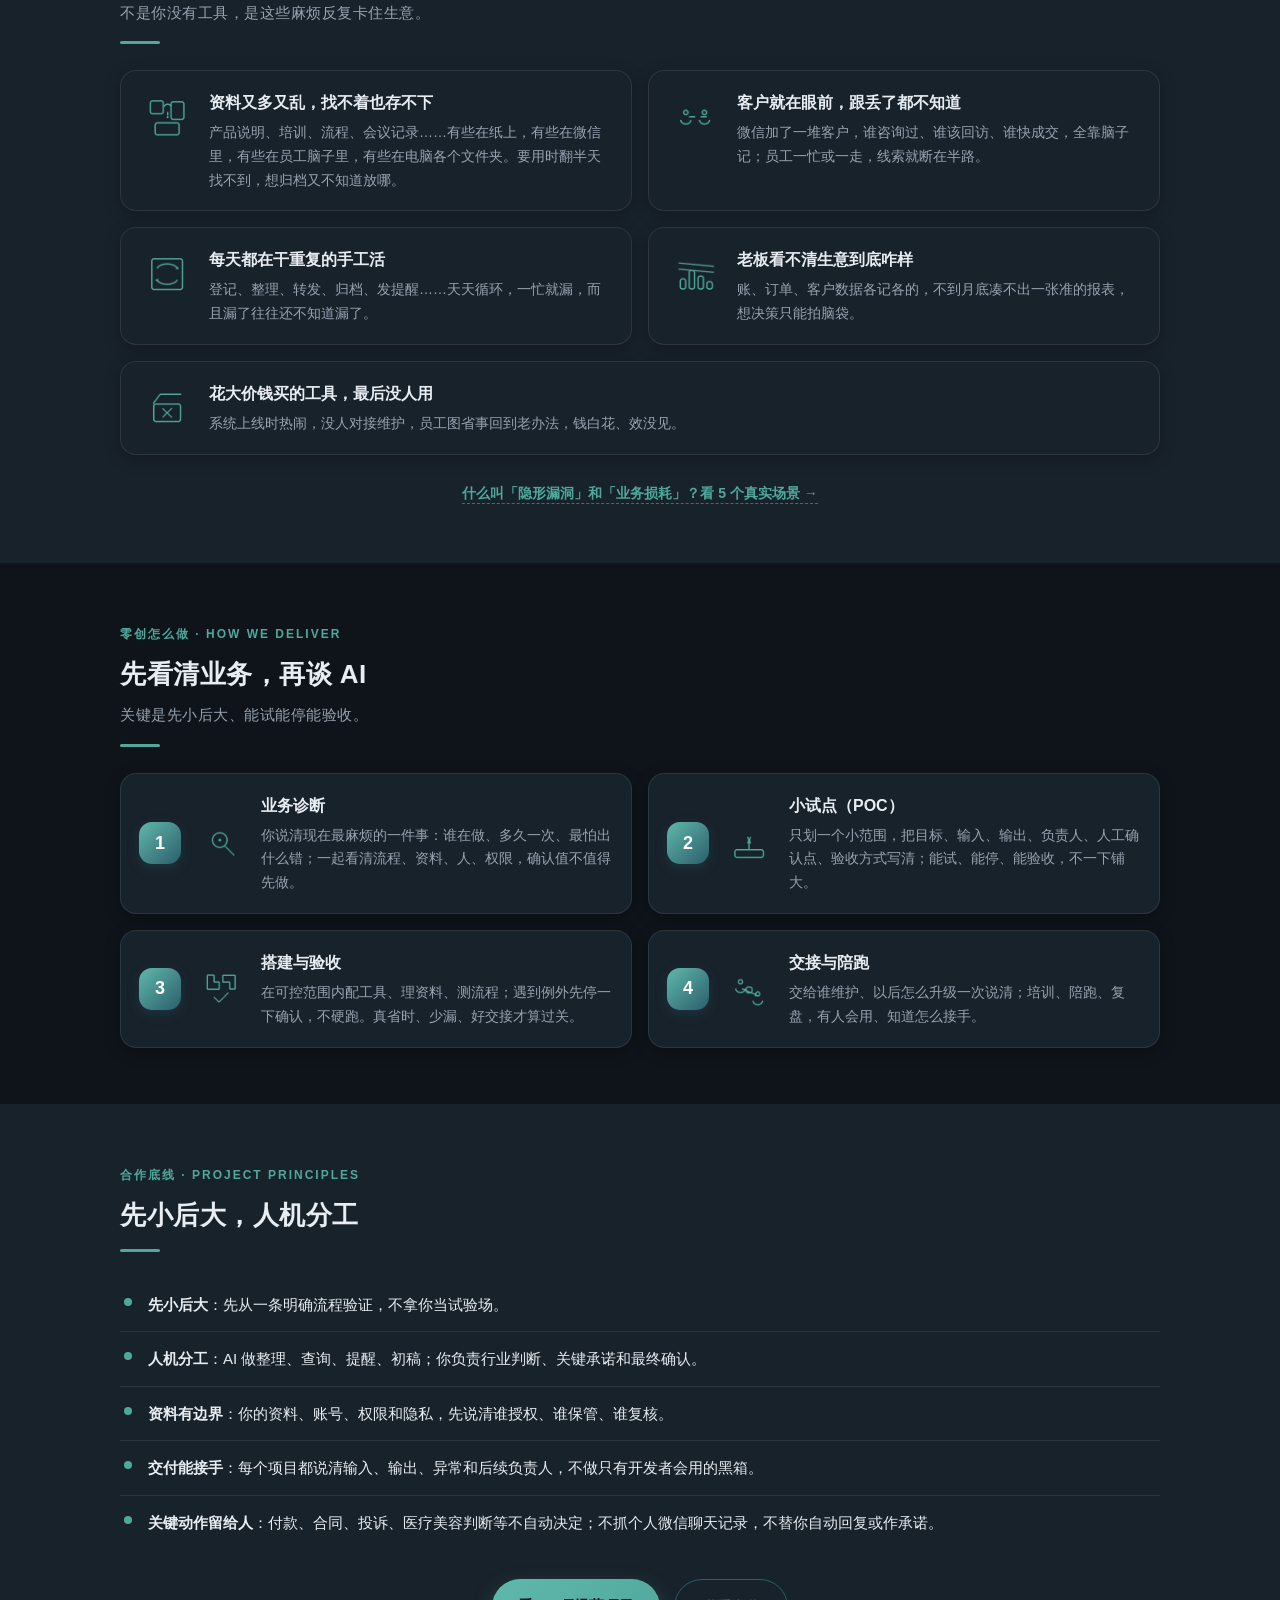
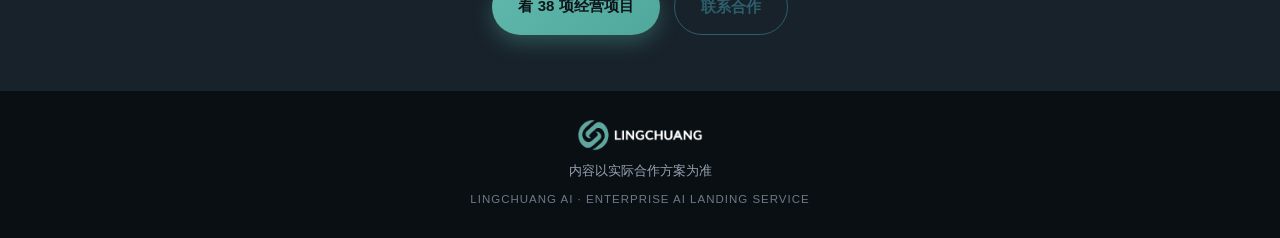
==== commit 9c778930: "官网v3.1: 八类落地服务/11大场景/38项服务/19细分四段式弹层/技术路线白话框架/对外版客户承诺/about报价逻辑/contact改GitHub Pages" ====
--- a/index.html
+++ b/index.html
@@ -4,7 +4,7 @@
 <meta charset="UTF-8">
 <meta name="viewport" content="width=device-width, initial-scale=1.0">
 <title>零创 AI 企业落地服务 · 企业 AI 落地</title>
-<meta name="description" content="让 AI 解决真实生意中的问题。零创专注 AI 降本增效——挖出经营损耗、堵住隐形漏洞，不让你堆工具。业务诊断／知识库与老板助手／AI 智能助手／自动化工作／数据整理／客户运营辅助／项目陪跑。">
+<meta name="description" content="让 AI 解决真实生意中的问题。零创专注 AI 降本增效——挖出经营损耗、堵住隐形漏洞，不让你堆工具。业务诊断／老板AI助理／企业知识库／AI 智能体／自动化工作／数据整理／智能运营系统／项目陪跑。">
 <link rel="stylesheet" href="style.css">
   <link rel="icon" href="assets/logo/logo-icon-darkbg.png">
 </head>
@@ -43,16 +43,17 @@
 <section class="section">
   <div class="container">
     <span class="eyebrow">我们做什么 · WHAT WE DO</span>
-    <h2 class="h2">七类落地服务，围着真实生意转<span class="sub">零创专注 AI 降本增效，按你的真实需求定制解决方案——挖出经营中的损耗，堵住业务里的隐形漏洞。不让你堆工具，只把你生意里值得优化的环节，做顺、做省、做得不漏。</span></h2>
+    <h2 class="h2">八类主要落地服务，围着真实生意转<span class="sub">零创专注 AI 降本增效，按你的真实需求定制解决方案——挖出经营中的损耗，堵住业务里的隐形漏洞。不让你堆工具，只把你生意里值得优化的环节，做顺、做省、做得不漏。</span></h2>
     <div class="rule"></div>
     <div class="whatwedo">
-      <div class="wd"><b>业务诊断</b><span>先帮你看清你最该解决哪些事</span></div>
-      <div class="wd"><b>知识库与老板助手</b><span>资料随时能查，老板随时能问</span></div>
-      <div class="wd"><b>AI 智能助手</b><span>替你盯住某个反复干的活</span></div>
-      <div class="wd"><b>自动化工作</b><span>把每天重复的手工活半自动跑</span></div>
-      <div class="wd"><b>数据整理</b><span>账和报表不再月底现凑</span></div>
-      <div class="wd"><b>客户运营辅助</b><span>线索跟得住、不漏回</span></div>
-      <div class="wd"><b>项目陪跑</b><span>做完有人会用、会接手</span></div>
+      <div class="wd"><b>业务诊断</b><span>先帮你看清你经营中最该解决哪些事</span></div>
+      <div class="wd"><b>老板 AI 助理</b><span>资料随时能查，老板随时能问，新员工不懂可以自己学，经验留在公司不随人走</span></div>
+      <div class="wd"><b>企业知识库</b><span>新员工不懂可以自己问，资料有人管、随手能查、随时能补</span></div>
+      <div class="wd"><b>AI 智能体</b><span>加速或简化某个环节，减少人工工作量；如自动整理线索、生成初稿、汇总报表</span></div>
+      <div class="wd"><b>自动化工作</b><span>把每天重复的手工活半自动跑；登记、转发、归档、提醒交给流程，人只管例外</span></div>
+      <div class="wd"><b>数据整理 / 智能看板</b><span>经营情况实时更新，表单账本报表不用再等人工核对，老板实时了解动态</span></div>
+      <div class="wd"><b>智能运营系统</b><span>客户线索跟踪，自动提醒人维护，该回访谁、该跟哪单系统先提醒</span></div>
+      <div class="wd"><b>项目陪跑</b><span>进场调研接入，跟随运作一段时间，直到你团队自己会用、能接手</span></div>
     </div>
     <p class="lead" style="margin-top:22px">很多老板卡住的不是「没工具」，是不知道从哪开始、资料能不能用、员工愿不愿意用、做完有没有用。零创就解决这四个「不知道」。</p>
   </div>
@@ -106,7 +107,7 @@
       </ul>
     </div>
     <div class="cta" style="margin-top:30px">
-      <a class="btn btn-gold" href="services.html">看 13 项经营项目</a>
+      <a class="btn btn-gold" href="services.html">看 38 项经营项目</a>
       <a class="btn btn-line" href="contact.html" style="border-color:var(--blue);color:var(--blue)">联系合作</a>
     </div>
   </div>
--- a/style.css
+++ b/style.css
@@ -323,3 +323,31 @@
 .pop .pt:after{content:"悬浮查看 ›";font-size:12px;font-weight:600;color:var(--accent);margin-left:10px;letter-spacing:.5px;font-family:sans-serif}
 .pop .pop-body{position:absolute;top:calc(100% + 10px);left:0;right:0;z-index:60;background:var(--card);border:1px solid rgba(79,168,155,.4);border-radius:14px;padding:16px 18px;box-shadow:0 16px 40px rgba(0,0,0,.45);color:var(--ink);font-size:15px;line-height:1.8;display:none}
 .pop:hover .pop-body,.pop:focus-within .pop-body,.pop.open .pop-body{display:block}
+
+/* 下载页安装说明折叠块 */
+details.howto{margin:26px auto 0;max-width:860px;background:var(--card);border:1px solid rgba(79,168,155,.35);border-radius:14px;text-align:left}
+details.howto summary{cursor:pointer;padding:16px 20px;font-weight:700;color:var(--accent);font-size:15px;list-style:none;line-height:1.6}
+details.howto summary::-webkit-details-marker{display:none}
+details.howto summary:before{content:"▶ ";font-size:11px;display:inline-block;margin-right:2px;transition:transform .15s}
+details.howto[open] summary:before{transform:rotate(90deg)}
+details.howto .howto-body{padding:2px 20px 18px;color:var(--muted);font-size:14px;line-height:1.85}
+details.howto .howto-body>p{margin-bottom:8px}
+details.howto .hw{margin-top:12px;padding:12px 16px;background:var(--soft);border-radius:10px;border-left:3px solid var(--accent)}
+details.howto .hw b{color:var(--ink);display:block;margin-bottom:4px;font-size:14px}
+details.howto .hw p{margin:4px 0;color:var(--muted);font-size:13.5px;line-height:1.8}
+details.howto .howto-note{margin-top:14px;color:var(--muted);font-size:13px}
+details.howto .howto-note b{color:var(--ink)}
+
+/* 下载页：下载前说明模态 */
+.dl-modal{max-width:720px;text-align:left}
+.dl-modal h3{font-size:22px;line-height:1.45}
+.dl-modal .dl-sec{margin-top:16px;padding:13px 16px;background:var(--soft);border-radius:12px;border-left:3px solid var(--blue)}
+.dl-modal .dl-sec>p{margin:6px 0 0;font-size:14px;line-height:1.8;color:var(--ink)}
+.dl-modal .dl-sec>b{display:block;color:var(--accent);font-size:15px;font-weight:800;margin-bottom:2px}
+.dl-modal .dl-sec em{font-style:normal;color:var(--ink);font-weight:600}
+.dl-modal .dl-sec .warn{display:inline-block;margin:2px 2px;padding:2px 10px;background:rgba(192,80,77,.16);border:1px solid rgba(192,80,77,.5);border-radius:8px;color:#E8A09B;font-size:13px;font-weight:600}
+.dl-modal .dl-sec .tip{margin-top:8px;color:var(--muted);font-size:13px}
+.dl-modal .dl-sec.os{border-left-color:var(--accent)}
+.dl-modal .dl-sec.help{border-left-color:#C0504D;background:rgba(192,80,77,.10)}
+.dl-modal .dl-actions{display:flex;gap:12px;margin-top:20px;justify-content:center;flex-wrap:wrap}
+.dl-modal .dl-actions .btn{padding:14px 30px;font-size:15px}
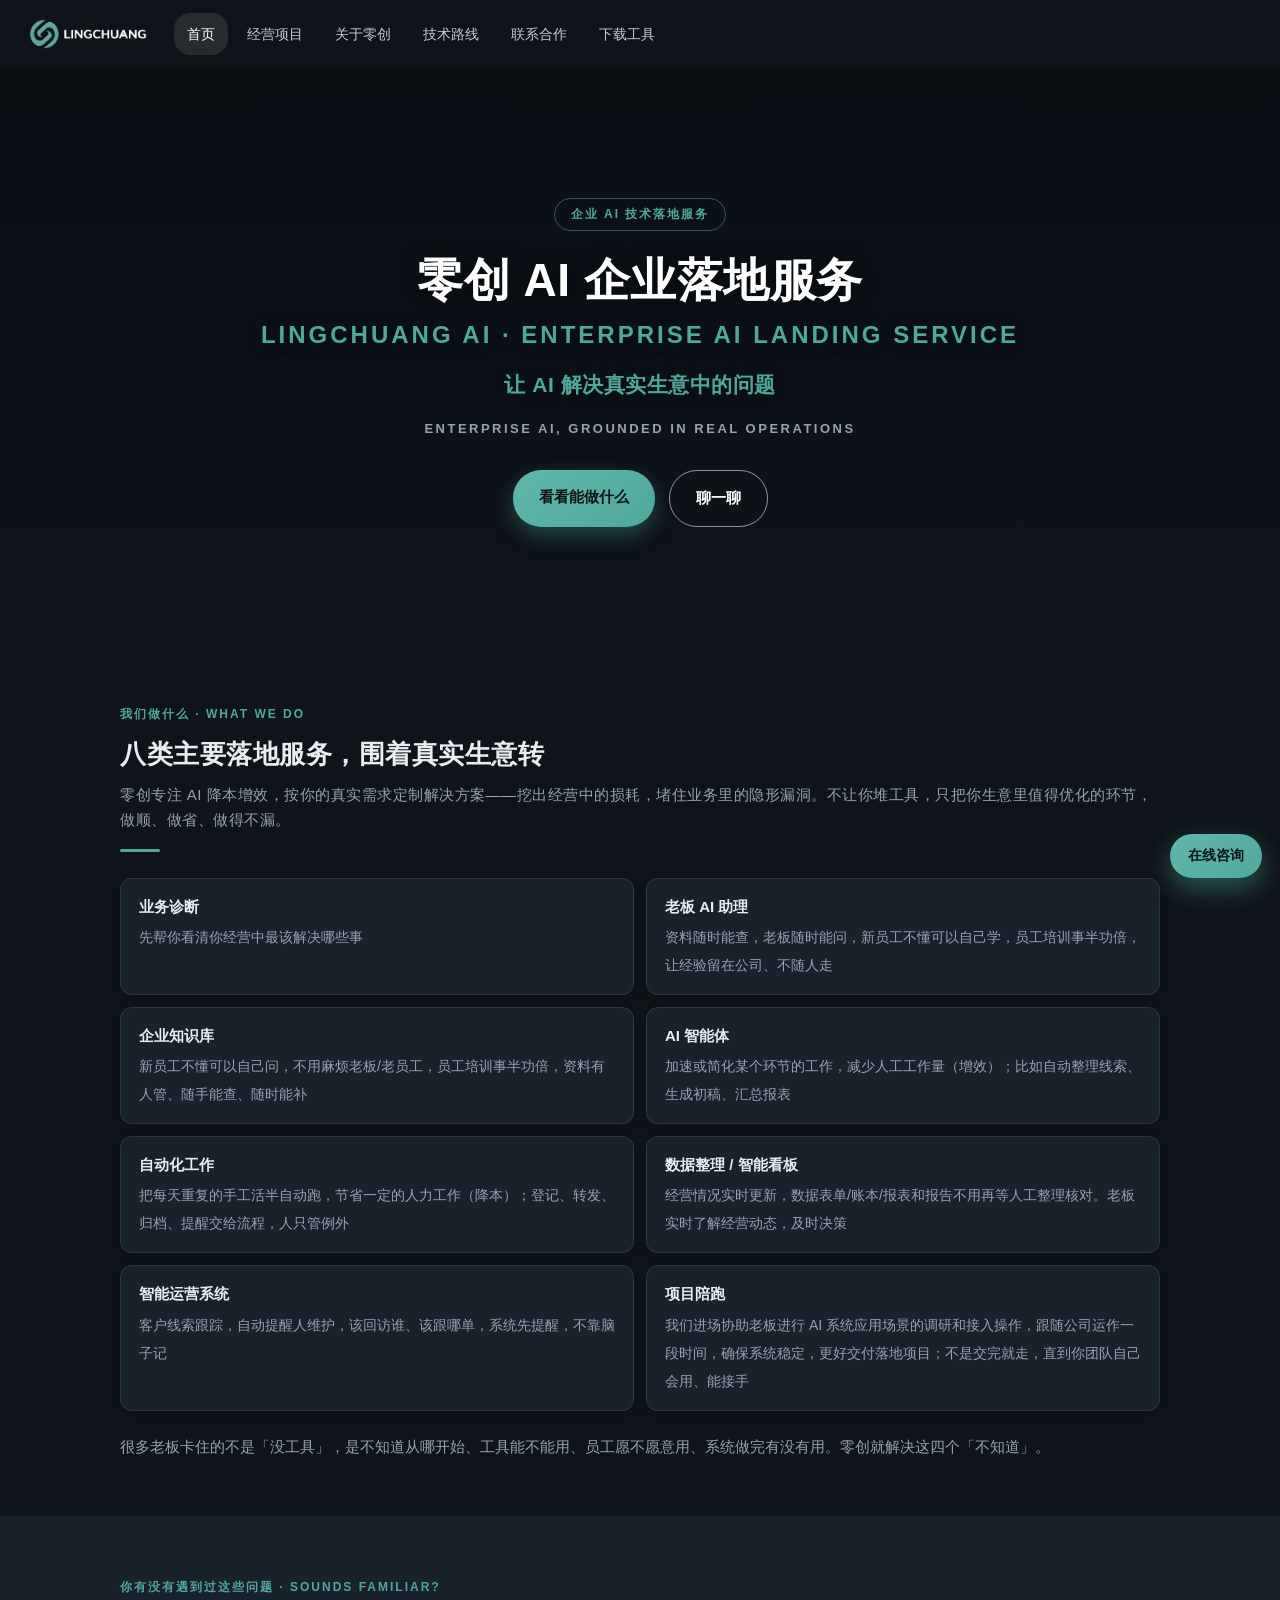
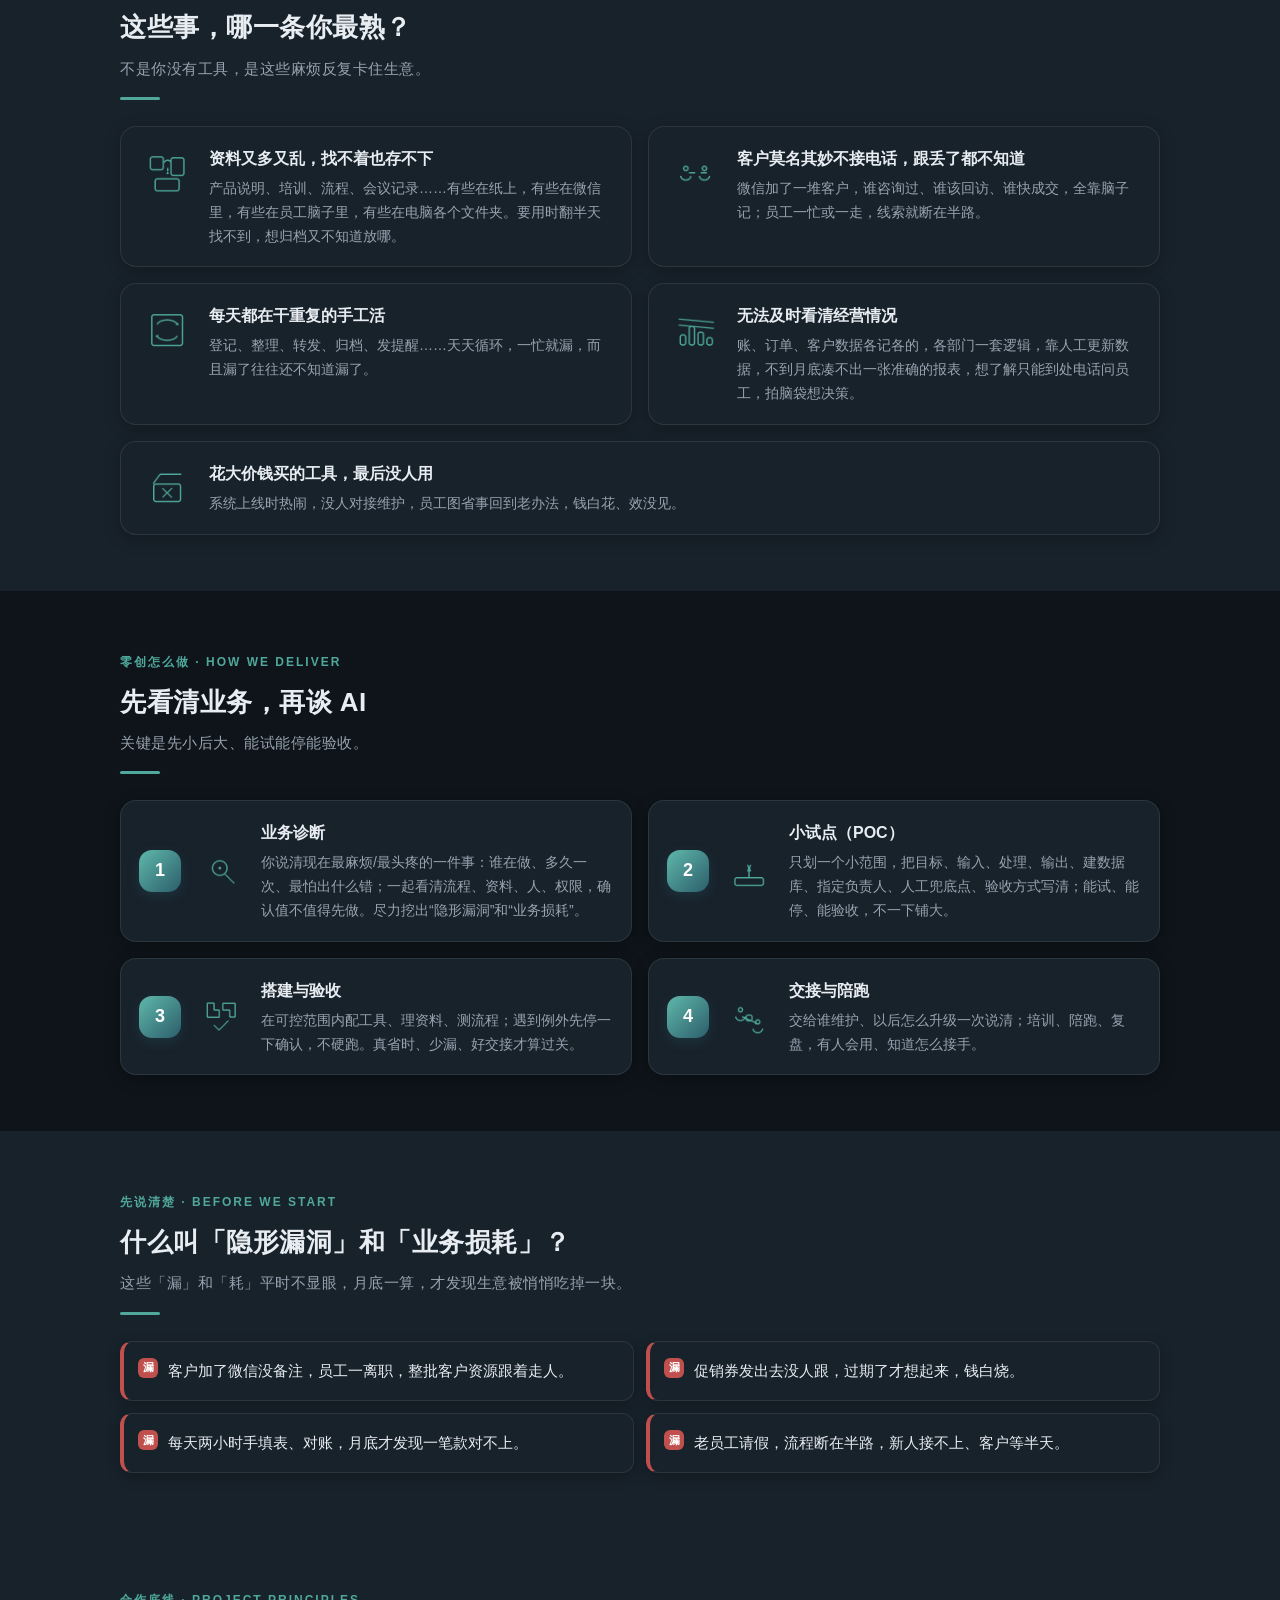
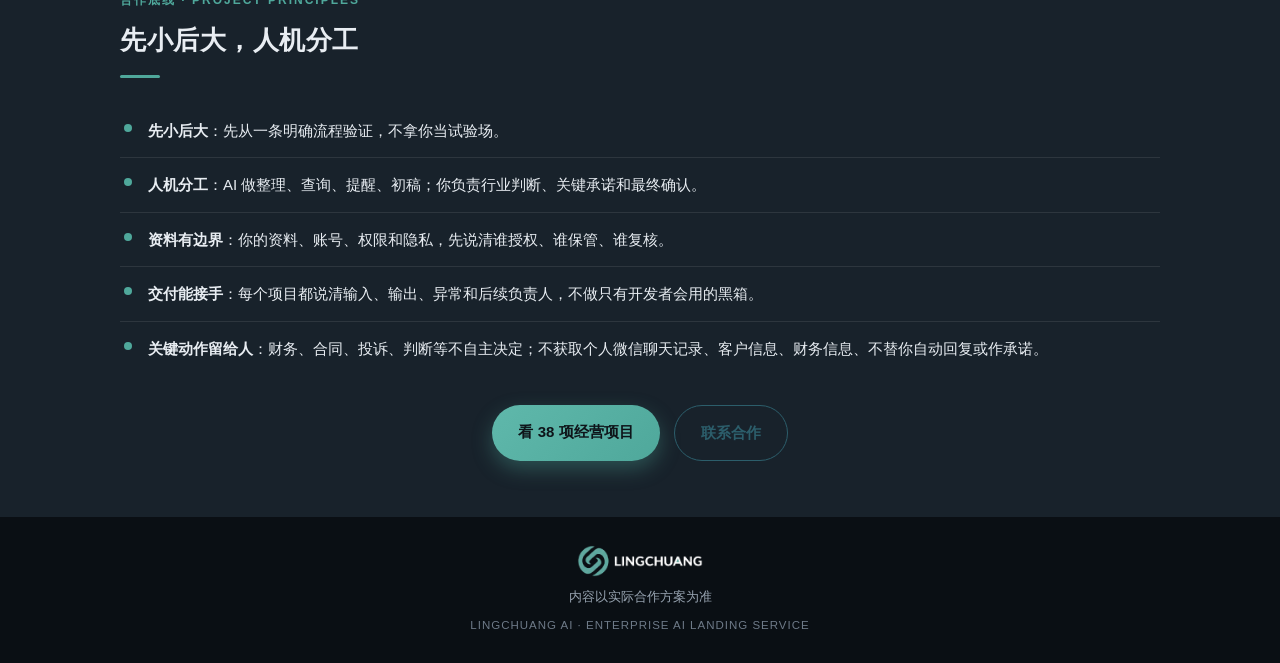
==== commit 628ad80b: "官网v3.2: 首页补"先说清楚"区块并按宣传册逐字修正;services移除错位/多余区块、修正场景卡文案与定价;about/tech细节对齐" ====
--- a/index.html
+++ b/index.html
@@ -4,7 +4,7 @@
 <meta charset="UTF-8">
 <meta name="viewport" content="width=device-width, initial-scale=1.0">
 <title>零创 AI 企业落地服务 · 企业 AI 落地</title>
-<meta name="description" content="让 AI 解决真实生意中的问题。零创专注 AI 降本增效——挖出经营损耗、堵住隐形漏洞，不让你堆工具。业务诊断／老板AI助理／企业知识库／AI 智能体／自动化工作／数据整理／智能运营系统／项目陪跑。">
+<meta name="description" content="让 AI 解决真实生意中的问题。零创专注 AI 降本增效——挖出经营损耗、堵住隐形漏洞，不让你堆工具。业务诊断／老板 AI 助理／企业知识库／AI 智能体／自动化工作／数据整理/智能看板／智能运营系统／项目陪跑。">
 <link rel="stylesheet" href="style.css">
   <link rel="icon" href="assets/logo/logo-icon-darkbg.png">
 </head>
@@ -47,15 +47,15 @@
     <div class="rule"></div>
     <div class="whatwedo">
       <div class="wd"><b>业务诊断</b><span>先帮你看清你经营中最该解决哪些事</span></div>
-      <div class="wd"><b>老板 AI 助理</b><span>资料随时能查，老板随时能问，新员工不懂可以自己学，经验留在公司不随人走</span></div>
-      <div class="wd"><b>企业知识库</b><span>新员工不懂可以自己问，资料有人管、随手能查、随时能补</span></div>
-      <div class="wd"><b>AI 智能体</b><span>加速或简化某个环节，减少人工工作量；如自动整理线索、生成初稿、汇总报表</span></div>
-      <div class="wd"><b>自动化工作</b><span>把每天重复的手工活半自动跑；登记、转发、归档、提醒交给流程，人只管例外</span></div>
-      <div class="wd"><b>数据整理 / 智能看板</b><span>经营情况实时更新，表单账本报表不用再等人工核对，老板实时了解动态</span></div>
-      <div class="wd"><b>智能运营系统</b><span>客户线索跟踪，自动提醒人维护，该回访谁、该跟哪单系统先提醒</span></div>
-      <div class="wd"><b>项目陪跑</b><span>进场调研接入，跟随运作一段时间，直到你团队自己会用、能接手</span></div>
+      <div class="wd"><b>老板 AI 助理</b><span>资料随时能查，老板随时能问，新员工不懂可以自己学，员工培训事半功倍，让经验留在公司、不随人走</span></div>
+      <div class="wd"><b>企业知识库</b><span>新员工不懂可以自己问，不用麻烦老板/老员工，员工培训事半功倍，资料有人管、随手能查、随时能补</span></div>
+      <div class="wd"><b>AI 智能体</b><span>加速或简化某个环节的工作，减少人工工作量（增效）；比如自动整理线索、生成初稿、汇总报表</span></div>
+      <div class="wd"><b>自动化工作</b><span>把每天重复的手工活半自动跑，节省一定的人力工作（降本）；登记、转发、归档、提醒交给流程，人只管例外</span></div>
+      <div class="wd"><b>数据整理 / 智能看板</b><span>经营情况实时更新，数据表单/账本/报表和报告不用再等人工整理核对。老板实时了解经营动态，及时决策</span></div>
+      <div class="wd"><b>智能运营系统</b><span>客户线索跟踪，自动提醒人维护，该回访谁、该跟哪单，系统先提醒，不靠脑子记</span></div>
+      <div class="wd"><b>项目陪跑</b><span>我们进场协助老板进行 AI 系统应用场景的调研和接入操作，跟随公司运作一段时间，确保系统稳定，更好交付落地项目；不是交完就走，直到你团队自己会用、能接手</span></div>
     </div>
-    <p class="lead" style="margin-top:22px">很多老板卡住的不是「没工具」，是不知道从哪开始、资料能不能用、员工愿不愿意用、做完有没有用。零创就解决这四个「不知道」。</p>
+    <p class="lead" style="margin-top:22px">很多老板卡住的不是「没工具」，是不知道从哪开始、工具能不能用、员工愿不愿意用、系统做完有没有用。零创就解决这四个「不知道」。</p>
   </div>
 </section>
 
@@ -67,12 +67,11 @@
     <div class="rule"></div>
     <div class="grid grid-2">
       <div class="pain"><img loading="lazy" decoding="async" src="assets/ico-pain-01.png"><div><div class="t">资料又多又乱，找不着也存不下</div><div class="d">产品说明、培训、流程、会议记录……有些在纸上，有些在微信里，有些在员工脑子里，有些在电脑各个文件夹。要用时翻半天找不到，想归档又不知道放哪。</div></div></div>
-      <div class="pain"><img loading="lazy" decoding="async" src="assets/ico-pain-02.png"><div><div class="t">客户就在眼前，跟丢了都不知道</div><div class="d">微信加了一堆客户，谁咨询过、谁该回访、谁快成交，全靠脑子记；员工一忙或一走，线索就断在半路。</div></div></div>
+      <div class="pain"><img loading="lazy" decoding="async" src="assets/ico-pain-02.png"><div><div class="t">客户莫名其妙不接电话，跟丢了都不知道</div><div class="d">微信加了一堆客户，谁咨询过、谁该回访、谁快成交，全靠脑子记；员工一忙或一走，线索就断在半路。</div></div></div>
       <div class="pain"><img loading="lazy" decoding="async" src="assets/ico-pain-03.png"><div><div class="t">每天都在干重复的手工活</div><div class="d">登记、整理、转发、归档、发提醒……天天循环，一忙就漏，而且漏了往往还不知道漏了。</div></div></div>
-      <div class="pain"><img loading="lazy" decoding="async" src="assets/ico-pain-04.png"><div><div class="t">老板看不清生意到底咋样</div><div class="d">账、订单、客户数据各记各的，不到月底凑不出一张准的报表，想决策只能拍脑袋。</div></div></div>
+      <div class="pain"><img loading="lazy" decoding="async" src="assets/ico-pain-04.png"><div><div class="t">无法及时看清经营情况</div><div class="d">账、订单、客户数据各记各的，各部门一套逻辑，靠人工更新数据，不到月底凑不出一张准确的报表，想了解只能到处电话问员工，拍脑袋想决策。</div></div></div>
       <div class="pain" style="grid-column:1/-1"><img loading="lazy" decoding="async" src="assets/ico-pain-05.png"><div><div class="t">花大价钱买的工具，最后没人用</div><div class="d">系统上线时热闹，没人对接维护，员工图省事回到老办法，钱白花、效没见。</div></div></div>
     </div>
-    <p class="hero-link" style="text-align:center;margin-top:24px"><a href="services.html#leak">什么叫「隐形漏洞」和「业务损耗」？看 5 个真实场景 →</a></p>
   </div>
 </section>
 
@@ -83,10 +82,25 @@
     <h2 class="h2">先看清业务，再谈 AI<span class="sub">关键是先小后大、能试能停能验收。</span></h2>
     <div class="rule"></div>
     <div class="grid grid-2">
-      <div class="step"><div class="no">1</div><img loading="lazy" decoding="async" src="assets/ico-step-01.png"><div><div class="t">业务诊断</div><div class="d">你说清现在最麻烦的一件事：谁在做、多久一次、最怕出什么错；一起看清流程、资料、人、权限，确认值不值得先做。</div></div></div>
-      <div class="step"><div class="no">2</div><img loading="lazy" decoding="async" src="assets/ico-step-02.png"><div><div class="t">小试点（POC）</div><div class="d">只划一个小范围，把目标、输入、输出、负责人、人工确认点、验收方式写清；能试、能停、能验收，不一下铺大。</div></div></div>
+      <div class="step"><div class="no">1</div><img loading="lazy" decoding="async" src="assets/ico-step-01.png"><div><div class="t">业务诊断</div><div class="d">你说清现在最麻烦/最头疼的一件事：谁在做、多久一次、最怕出什么错；一起看清流程、资料、人、权限，确认值不值得先做。尽力挖出“隐形漏洞”和“业务损耗”。</div></div></div>
+      <div class="step"><div class="no">2</div><img loading="lazy" decoding="async" src="assets/ico-step-02.png"><div><div class="t">小试点（POC）</div><div class="d">只划一个小范围，把目标、输入、处理、输出、建数据库、指定负责人、人工兜底点、验收方式写清；能试、能停、能验收，不一下铺大。</div></div></div>
       <div class="step"><div class="no">3</div><img loading="lazy" decoding="async" src="assets/ico-step-03.png"><div><div class="t">搭建与验收</div><div class="d">在可控范围内配工具、理资料、测流程；遇到例外先停一下确认，不硬跑。真省时、少漏、好交接才算过关。</div></div></div>
       <div class="step"><div class="no">4</div><img loading="lazy" decoding="async" src="assets/ico-step-04.png"><div><div class="t">交接与陪跑</div><div class="d">交给谁维护、以后怎么升级一次说清；培训、陪跑、复盘，有人会用、知道怎么接手。</div></div></div>
+    </div>
+  </div>
+</section>
+
+<!-- 先说清楚 -->
+<section class="section alt" id="leak">
+  <div class="container">
+    <span class="eyebrow">先说清楚 · BEFORE WE START</span>
+    <h2 class="h2">什么叫「隐形漏洞」和「业务损耗」？<span class="sub">这些「漏」和「耗」平时不显眼，月底一算，才发现生意被悄悄吃掉一块。</span></h2>
+    <div class="rule"></div>
+    <div class="leaks">
+      <div class="leak">客户加了微信没备注，员工一离职，整批客户资源跟着走人。</div>
+      <div class="leak">促销券发出去没人跟，过期了才想起来，钱白烧。</div>
+      <div class="leak">每天两小时手填表、对账，月底才发现一笔款对不上。</div>
+      <div class="leak">老员工请假，流程断在半路，新人接不上、客户等半天。</div>
     </div>
   </div>
 </section>
@@ -103,7 +117,7 @@
         <li><b>人机分工</b>：AI 做整理、查询、提醒、初稿；你负责行业判断、关键承诺和最终确认。</li>
         <li><b>资料有边界</b>：你的资料、账号、权限和隐私，先说清谁授权、谁保管、谁复核。</li>
         <li><b>交付能接手</b>：每个项目都说清输入、输出、异常和后续负责人，不做只有开发者会用的黑箱。</li>
-        <li><b>关键动作留给人</b>：付款、合同、投诉、医疗美容判断等不自动决定；不抓个人微信聊天记录，不替你自动回复或作承诺。</li>
+        <li><b>关键动作留给人</b>：财务、合同、投诉、判断等不自主决定；不获取个人微信聊天记录、客户信息、财务信息、不替你自动回复或作承诺。</li>
       </ul>
     </div>
     <div class="cta" style="margin-top:30px">
